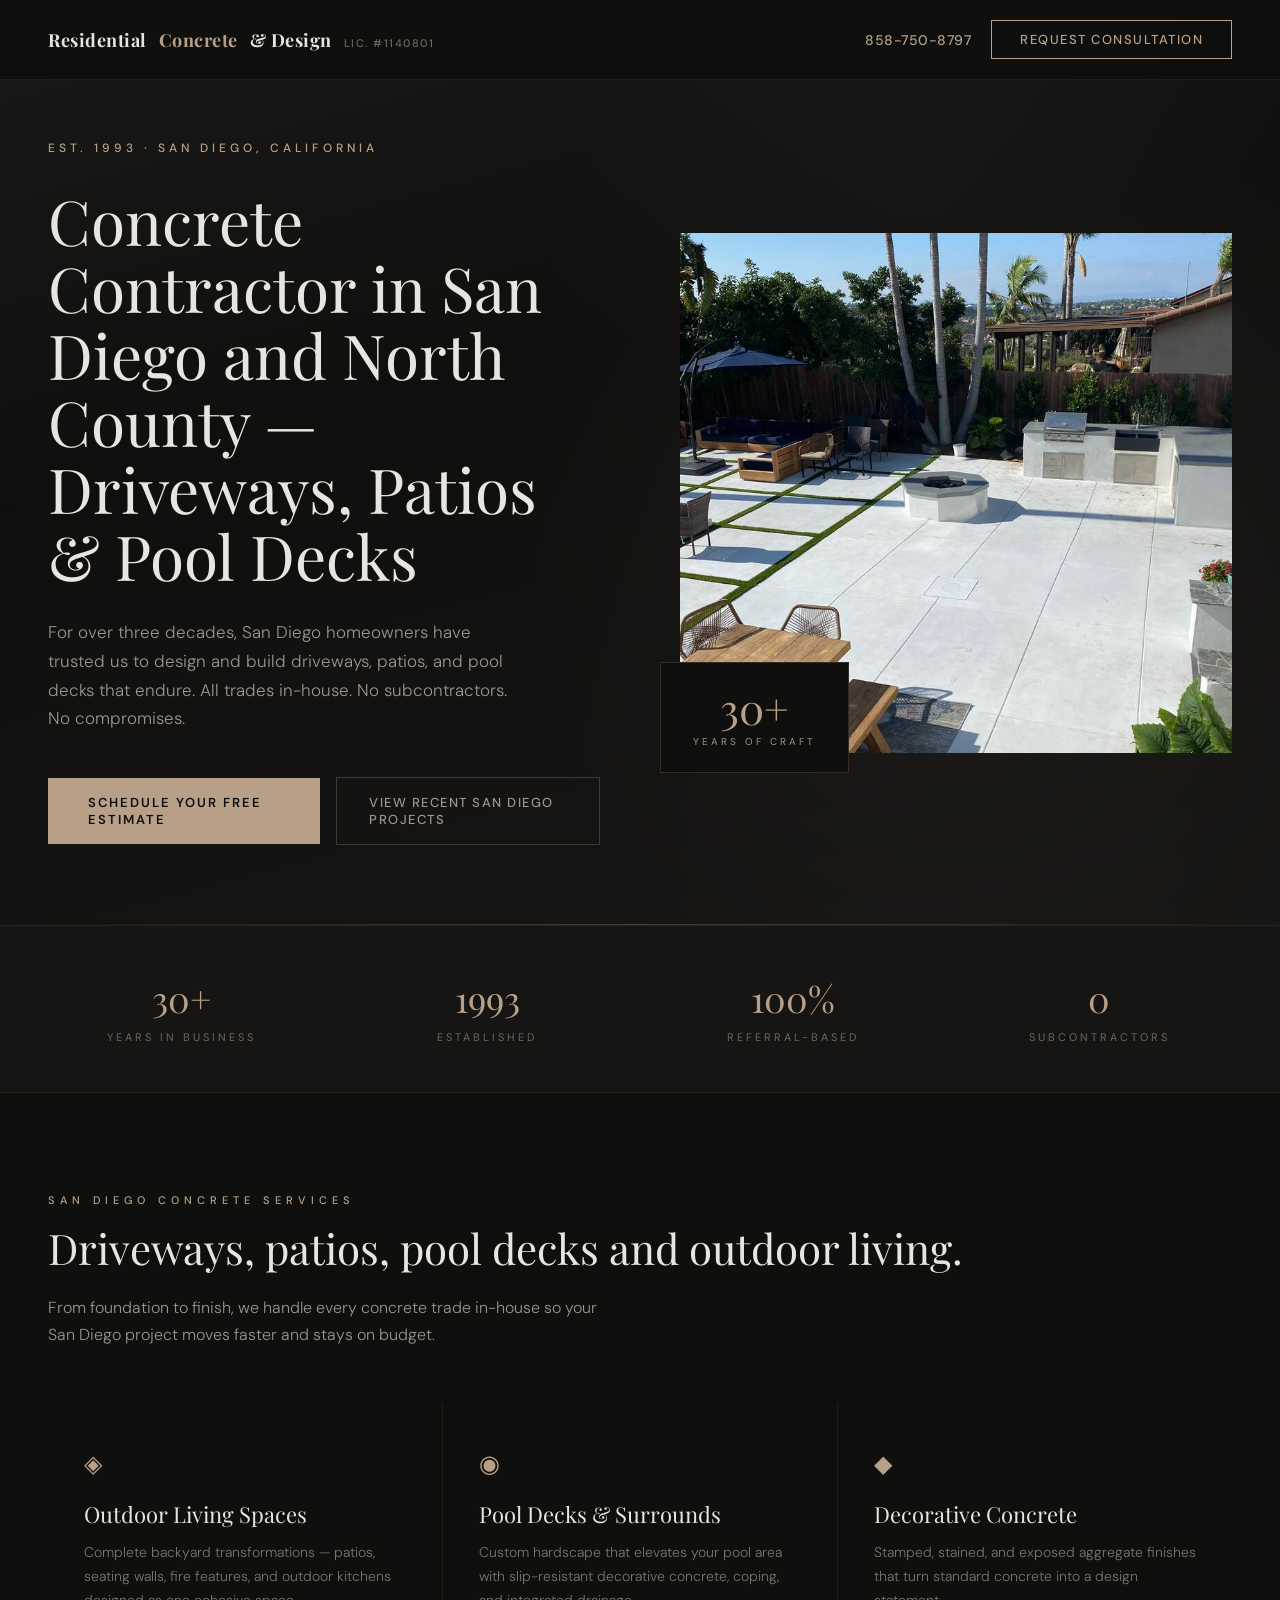
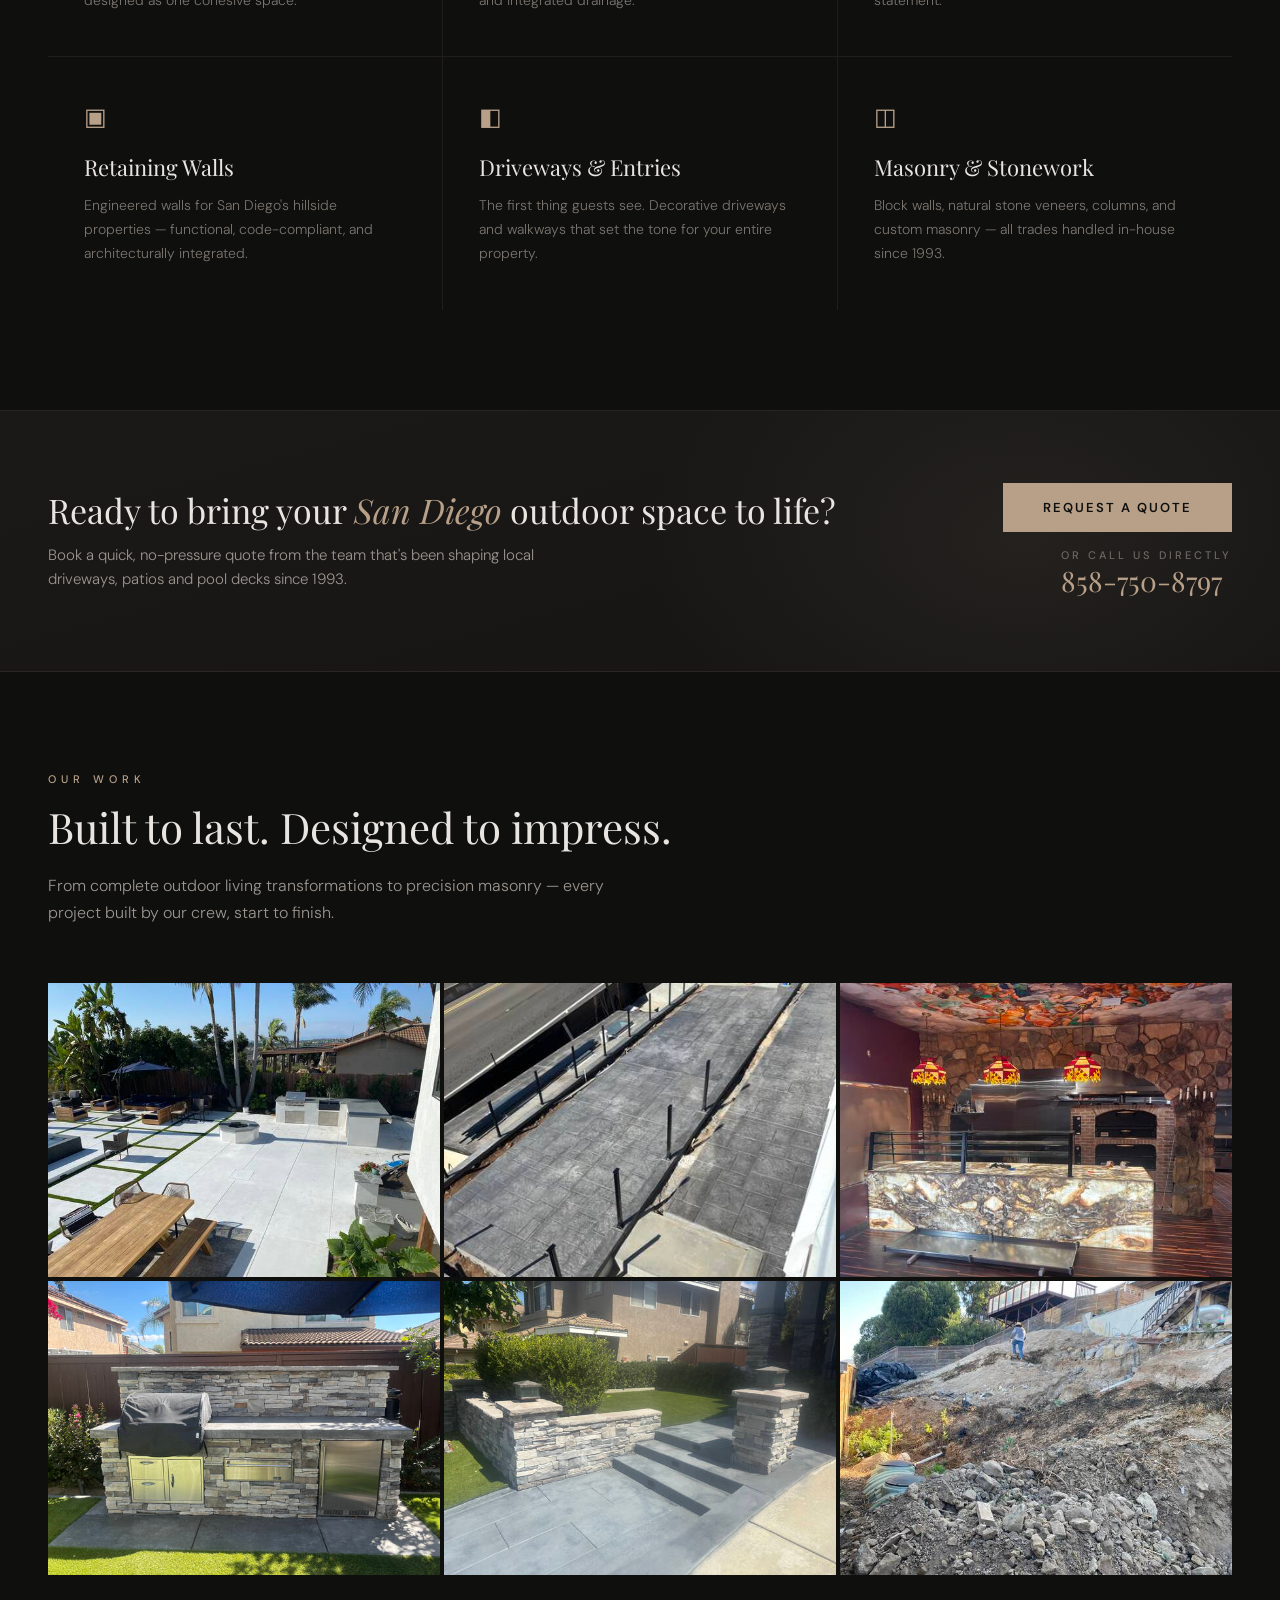
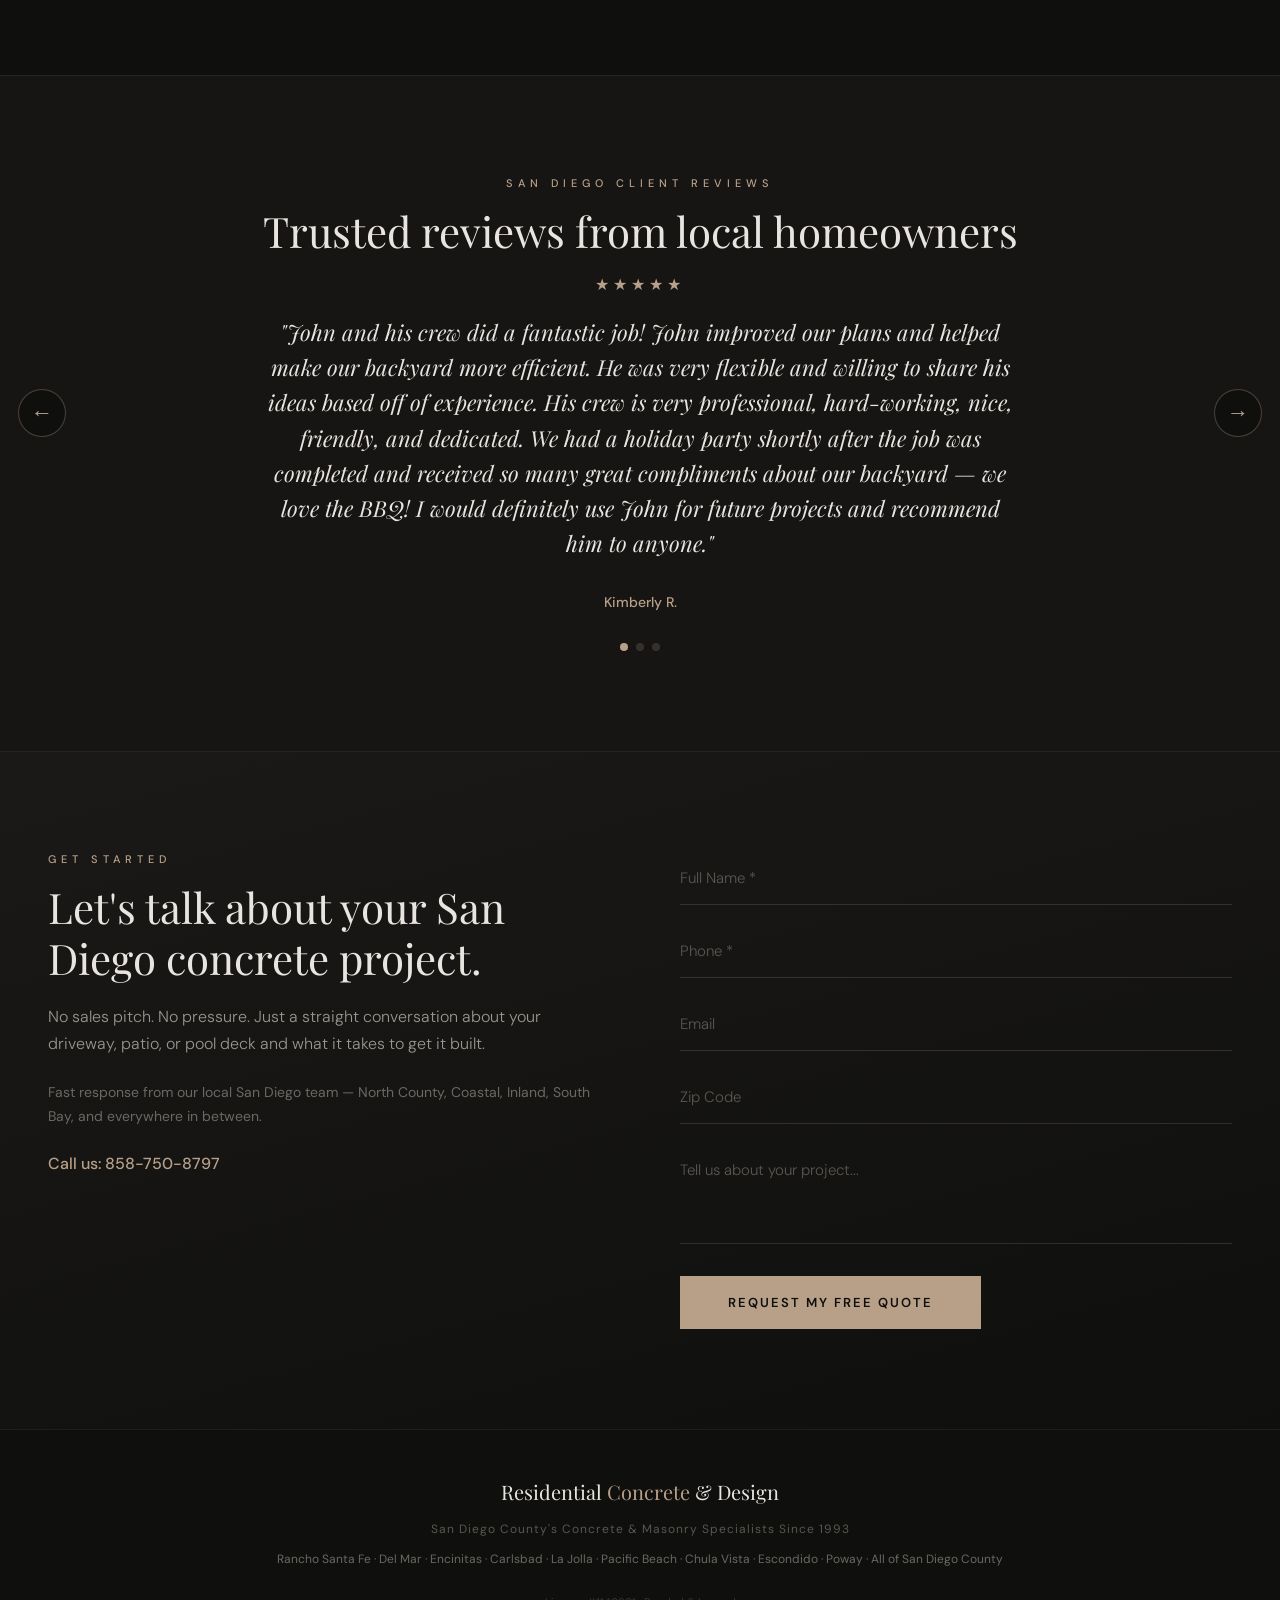
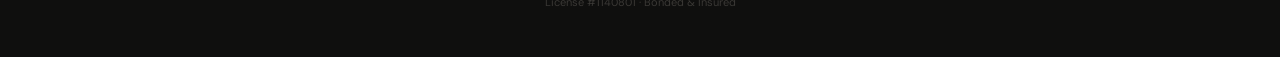
==== index.html @ 242320ba "Initial commit - RCD website" ====
<!DOCTYPE html>
<html lang="en">
<head>
  <meta charset="UTF-8">
  <meta name="viewport" content="width=device-width, initial-scale=1.0">
  <title>Concrete Contractor San Diego | Driveways & Patios</title>
  <meta name="description" content="San Diego concrete contractor for driveways, patios, and pool decks. Get a durable outdoor upgrade with expert design and installation.">
  <meta name="robots" content="index, follow">
  <link rel="canonical" href="https://residentialconcreteanddesign.com/">
  <meta property="og:title" content="Concrete Contractor San Diego | Driveways & Patios">
  <meta property="og:description" content="San Diego concrete contractor for driveways, patios, and pool decks. Get a durable outdoor upgrade with expert design and installation.">
  <meta property="og:type" content="website">
  <meta property="og:url" content="https://residentialconcreteanddesign.com/">
  <meta property="og:image" content="https://residentialconcreteanddesign.com/images/hero.jpg">
  <link rel="preconnect" href="https://fonts.googleapis.com">
  <link rel="preconnect" href="https://fonts.gstatic.com" crossorigin>
  <link href="https://fonts.googleapis.com/css2?family=DM+Sans:ital,wght@0,300;0,400;0,500;0,700&family=Playfair+Display:ital,wght@0,400;0,700;1,400&display=swap" rel="stylesheet">
  <style>
    *, *::before, *::after { margin: 0; padding: 0; box-sizing: border-box; }
    ::selection { background: #B8A088; color: #0F0F0E; }
    html { scroll-behavior: smooth; }
    body { font-family: 'DM Sans', sans-serif; background: #0F0F0E; color: #E8E4DF; min-height: 100vh; overflow-x: hidden; }
    .nav { position: fixed; top: 0; left: 0; right: 0; z-index: 100; padding: 20px 48px; display: flex; justify-content: space-between; align-items: center; background: rgba(15,15,14,0.85); backdrop-filter: blur(20px); border-bottom: 1px solid rgba(184,160,136,0.1); }
    .nav-logo { font-family: 'Playfair Display', serif; font-size: 18px; font-weight: 700; letter-spacing: 0.5px; color: #E8E4DF; display: flex; align-items: baseline; gap: 12px; }
    .nav-logo span { color: #B8A088; }
    .nav-logo .nav-license { font-family: 'DM Sans', sans-serif; font-size: 11px; font-weight: 500; letter-spacing: 1.5px; text-transform: uppercase; color: #6B6862; }
    @media (max-width: 600px) { .nav-logo .nav-license { display: none; } }
    .nav-right { display: flex; align-items: center; gap: 20px; }
    .nav-phone { display: inline-block; color: #B8A088; font-size: 14px; font-weight: 500; text-decoration: none; letter-spacing: 0.5px; transition: color 0.3s ease; }
    .nav-phone:hover { color: #C8B098; }
    .nav-cta { padding: 10px 28px; background: transparent; border: 1px solid #B8A088; color: #B8A088; font-family: 'DM Sans', sans-serif; font-size: 13px; font-weight: 500; letter-spacing: 1.5px; text-transform: uppercase; cursor: pointer; transition: all 0.3s ease; text-decoration: none; }
    .nav-cta:hover { background: #B8A088; color: #0F0F0E; }
    .hero-section { position: relative; min-height: 100vh; display: flex; align-items: center; background: linear-gradient(165deg, #1A1918 0%, #0F0F0E 40%, #181614 100%); overflow: hidden; }
    .hero-section::before { content: ''; position: absolute; top: -20%; right: -10%; width: 70%; height: 140%; background: radial-gradient(ellipse at center, rgba(184,160,136,0.06) 0%, transparent 70%); pointer-events: none; }
    .hero-section::after { content: ''; position: absolute; bottom: 0; left: 0; right: 0; height: 1px; background: linear-gradient(90deg, transparent, rgba(184,160,136,0.3), transparent); }
    .hero-content { padding: 140px 48px 80px; max-width: 1400px; margin: 0 auto; width: 100%; display: grid; grid-template-columns: 1fr 1fr; gap: 80px; align-items: center; }
    .hero-established { font-size: 12px; letter-spacing: 4px; text-transform: uppercase; color: #B8A088; margin-bottom: 32px; font-weight: 500; }
    .hero-title { font-family: 'Playfair Display', serif; font-size: 62px; line-height: 1.08; font-weight: 400; color: #E8E4DF; margin-bottom: 28px; }
    .hero-title em { font-style: italic; color: #B8A088; }
    .hero-desc { font-size: 17px; line-height: 1.7; color: #9A958E; max-width: 480px; margin-bottom: 44px; font-weight: 300; }
    .hero-cta-row { display: flex; gap: 16px; align-items: center; }
    .btn-primary { padding: 16px 40px; background: #B8A088; color: #0F0F0E; border: none; font-family: 'DM Sans', sans-serif; font-size: 13px; font-weight: 600; letter-spacing: 2px; text-transform: uppercase; cursor: pointer; transition: all 0.3s ease; text-decoration: none; display: inline-block; }
    .btn-primary:hover { background: #C8B098; transform: translateY(-1px); }
    .btn-secondary { padding: 16px 32px; background: transparent; color: #9A958E; border: 1px solid rgba(154,149,142,0.3); font-family: 'DM Sans', sans-serif; font-size: 13px; font-weight: 500; letter-spacing: 1.5px; text-transform: uppercase; cursor: pointer; transition: all 0.3s ease; text-decoration: none; display: inline-block; }
    .btn-secondary:hover { border-color: #B8A088; color: #B8A088; }
    .hero-right { position: relative; height: 520px; }
    .hero-img-main { width: 100%; height: 100%; background: url('images/hero.jpg') center center / cover no-repeat; }
    .hero-badge { position: absolute; bottom: -20px; left: -20px; background: #0F0F0E; border: 1px solid rgba(184,160,136,0.2); padding: 24px 32px; text-align: center; }
    .hero-badge-num { font-family: 'Playfair Display', serif; font-size: 42px; color: #B8A088; line-height: 1; }
    .hero-badge-label { font-size: 10px; letter-spacing: 3px; text-transform: uppercase; color: #9A958E; margin-top: 6px; }
    .stats-bar { background: #161514; border-top: 1px solid rgba(184,160,136,0.1); border-bottom: 1px solid rgba(184,160,136,0.1); padding: 48px; }
    .stats-inner { max-width: 1400px; margin: 0 auto; display: grid; grid-template-columns: repeat(4, 1fr); gap: 40px; text-align: center; }
    .stat-value { font-family: 'Playfair Display', serif; font-size: 36px; color: #B8A088; }
    .stat-label { font-size: 11px; letter-spacing: 3px; text-transform: uppercase; color: #6B6862; margin-top: 8px; }
    .section { padding: 100px 48px; max-width: 1400px; margin: 0 auto; }
    .section-label { font-size: 11px; letter-spacing: 5px; text-transform: uppercase; color: #B8A088; margin-bottom: 16px; font-weight: 500; }
    .section-title { font-family: 'Playfair Display', serif; font-size: 42px; font-weight: 400; margin-bottom: 20px; line-height: 1.2; }
    .section-desc { font-size: 16px; line-height: 1.7; color: #9A958E; max-width: 560px; font-weight: 300; margin-bottom: 56px; }
    .services-grid { display: grid; grid-template-columns: repeat(3, 1fr); gap: 1px; background: rgba(184,160,136,0.1); }
    .service-card { background: #0F0F0E; padding: 44px 36px; transition: all 0.4s ease; }
    .service-card:hover { background: #161514; }
    .service-icon { font-size: 24px; color: #B8A088; margin-bottom: 20px; display: block; }
    .service-title { font-family: 'Playfair Display', serif; font-size: 22px; margin-bottom: 12px; font-weight: 400; }
    .service-desc { font-size: 14px; line-height: 1.7; color: #7A756E; font-weight: 300; }
    .portfolio-grid { display: grid; grid-template-columns: repeat(3, 1fr); gap: 4px; }
    .portfolio-item { aspect-ratio: 4/3; position: relative; overflow: hidden; cursor: pointer; }
    .portfolio-item-bg { width: 100%; height: 100%; transition: transform 0.6s ease; background-size: cover; background-position: center; }
    .portfolio-item:hover .portfolio-item-bg { transform: scale(1.05); }
    .portfolio-item-label { position: absolute; bottom: 0; left: 0; right: 0; padding: 16px 20px; background: linear-gradient(transparent, rgba(15,15,14,0.9)); font-size: 12px; letter-spacing: 2px; text-transform: uppercase; color: #B8A088; opacity: 0; transition: opacity 0.3s ease; }
    .portfolio-item:hover .portfolio-item-label { opacity: 1; }
    .cta-band { background: linear-gradient(165deg, #1A1918 0%, #161514 100%); border-top: 1px solid rgba(184,160,136,0.1); border-bottom: 1px solid rgba(184,160,136,0.1); position: relative; overflow: hidden; }
    .cta-band::before { content: ''; position: absolute; top: -50%; right: -10%; width: 60%; height: 200%; background: radial-gradient(ellipse at center, rgba(184,160,136,0.08) 0%, transparent 70%); pointer-events: none; }
    .cta-inner { max-width: 1400px; margin: 0 auto; padding: 72px 48px; display: grid; grid-template-columns: 1.2fr auto; gap: 48px; align-items: center; position: relative; }
    .cta-headline { font-family: 'Playfair Display', serif; font-size: 34px; font-weight: 400; line-height: 1.2; color: #E8E4DF; margin-bottom: 12px; }
    .cta-headline em { font-style: italic; color: #B8A088; }
    .cta-sub { font-size: 15px; color: #9A958E; font-weight: 300; line-height: 1.6; max-width: 520px; }
    .cta-actions { display: flex; flex-direction: column; gap: 16px; align-items: flex-end; }
    .cta-phone { display: inline-flex; align-items: center; gap: 10px; font-family: 'Playfair Display', serif; font-size: 28px; color: #B8A088; text-decoration: none; transition: color 0.3s ease; }
    .cta-phone:hover { color: #C8B098; }
    .cta-phone-label { font-family: 'DM Sans', sans-serif; font-size: 11px; letter-spacing: 3px; text-transform: uppercase; color: #6B6862; font-weight: 500; }
    .cta-quote-btn { padding: 16px 40px; background: #B8A088; color: #0F0F0E; border: none; font-family: 'DM Sans', sans-serif; font-size: 13px; font-weight: 600; letter-spacing: 2px; text-transform: uppercase; cursor: pointer; transition: all 0.3s ease; text-decoration: none; display: inline-block; }
    .cta-quote-btn:hover { background: #C8B098; transform: translateY(-1px); }
    @media (max-width: 900px) {
      .cta-inner { grid-template-columns: 1fr; padding: 56px 24px; gap: 32px; text-align: center; }
      .cta-headline { font-size: 26px; }
      .cta-actions { align-items: stretch; }
      .cta-phone { justify-content: center; font-size: 24px; }
    }
    .testimonial-section { background: #161514; border-top: 1px solid rgba(184,160,136,0.1); border-bottom: 1px solid rgba(184,160,136,0.1); }
    .testimonial-content { text-align: center; max-width: 760px; margin: 0 auto; }
    .testimonial-stars { color: #B8A088; letter-spacing: 4px; font-size: 16px; margin-bottom: 20px; }
    .testimonial-quote { font-family: 'Playfair Display', serif; font-size: 22px; font-style: italic; line-height: 1.6; color: #E8E4DF; margin-bottom: 32px; font-weight: 400; min-height: 200px; }
    .testimonial-name { font-size: 14px; color: #B8A088; font-weight: 500; }
    .testimonial-location { font-size: 12px; color: #6B6862; margin-top: 4px; letter-spacing: 1px; }
    .testimonial-dots { display: flex; gap: 8px; justify-content: center; margin-top: 32px; }
    .testimonial-dot { width: 8px; height: 8px; border-radius: 50%; background: rgba(184,160,136,0.2); cursor: pointer; transition: background 0.3s ease; border: none; }
    .testimonial-dot.active { background: #B8A088; }
    .testimonial-section { position: relative; }
    .testimonial-arrow { position: absolute; top: 50%; transform: translateY(-50%); width: 48px; height: 48px; border: 1px solid rgba(184,160,136,0.35); background: rgba(15,15,14,0.85); color: #B8A088; font-size: 22px; line-height: 1; display: flex; align-items: center; justify-content: center; border-radius: 50%; cursor: pointer; transition: background 0.2s ease, color 0.2s ease, transform 0.2s ease; z-index: 2; }
    .testimonial-arrow:hover { background: rgba(184,160,136,0.15); color: #E8E4DF; transform: translateY(-50%) scale(1.05); }
    .testimonial-arrow-prev { left: 18px; }
    .testimonial-arrow-next { right: 18px; }
    .form-section { background: linear-gradient(165deg, #1A1918, #0F0F0E); }
    .form-grid { display: grid; grid-template-columns: 1fr 1fr; gap: 80px; align-items: start; }
    .form-fields { display: flex; flex-direction: column; gap: 20px; }
    .form-input { width: 100%; padding: 16px 0; background: transparent; border: none; border-bottom: 1px solid rgba(184,160,136,0.2); color: #E8E4DF; font-family: 'DM Sans', sans-serif; font-size: 15px; outline: none; transition: border-color 0.3s ease; font-weight: 300; }
    .form-input::placeholder { color: #5A5650; }
    .form-input:focus { border-color: #B8A088; }
    .form-textarea { resize: none; height: 100px; border-bottom: 1px solid rgba(184,160,136,0.2); }
    .form-submit { margin-top: 12px; padding: 18px 48px; background: #B8A088; color: #0F0F0E; border: none; font-family: 'DM Sans', sans-serif; font-size: 13px; font-weight: 600; letter-spacing: 2px; text-transform: uppercase; cursor: pointer; transition: all 0.3s ease; align-self: flex-start; }
    .form-submit:hover { background: #C8B098; }
    .form-success { padding: 32px; border: 1px solid rgba(184,160,136,0.3); text-align: center; display: none; }
    .form-success.show { display: block; }
    .form-success-title { font-family: 'Playfair Display', serif; font-size: 24px; margin-bottom: 8px; }
    .form-success-desc { color: #9A958E; font-size: 14px; }
    .footer { border-top: 1px solid rgba(184,160,136,0.1); padding: 48px; text-align: center; }
    .footer-logo { font-family: 'Playfair Display', serif; font-size: 20px; margin-bottom: 16px; }
    .footer-logo span { color: #B8A088; }
    .footer-text { font-size: 12px; color: #5A5650; letter-spacing: 1px; }
    .footer-areas { font-size: 12px; color: #6B6862; margin-top: 12px; line-height: 1.8; }
    .mobile-call-bar { display: none; position: fixed; bottom: 0; left: 0; right: 0; z-index: 200; background: #B8A088; }
    .mobile-call-bar a { display: flex; align-items: center; justify-content: center; gap: 10px; padding: 18px; color: #0F0F0E; text-decoration: none; font-family: 'DM Sans', sans-serif; font-size: 15px; font-weight: 700; letter-spacing: 2px; text-transform: uppercase; }
    .call-icon { font-size: 20px; animation: ring 2s ease-in-out infinite; }
    @keyframes ring { 0%, 80%, 100% { transform: rotate(0); } 85% { transform: rotate(15deg); } 90% { transform: rotate(-15deg); } 95% { transform: rotate(10deg); } }
    .fade-section { opacity: 0; transform: translateY(40px); transition: opacity 0.8s ease, transform 0.8s ease; }
    .fade-section.visible { opacity: 1; transform: translateY(0); }
    @media (max-width: 900px) {
      .hero-content { grid-template-columns: 1fr; gap: 40px; padding: 120px 24px 60px; }
      .hero-title { font-size: 40px; }
      .hero-right { height: 300px; }
      .stats-inner { grid-template-columns: repeat(2, 1fr); }
      .stats-bar { padding: 32px 24px; }
      .services-grid { grid-template-columns: 1fr; }
      .portfolio-grid { grid-template-columns: repeat(2, 1fr); }
      .form-grid { grid-template-columns: 1fr; gap: 40px; }
      .section { padding: 60px 24px; }
      .nav { padding: 14px 20px; gap: 12px; }
      .nav-logo { font-size: 15px; min-width: 0; flex: 1; line-height: 1.2; }
      .nav-right { gap: 14px; flex-shrink: 0; }
      .nav-phone { font-size: 13px; white-space: nowrap; }
      .hero-cta-row { flex-direction: column; align-items: stretch; text-align: center; }
      .nav-cta { display: none; }
      .nav-phone { display: block; }
      .mobile-call-bar { display: block; }
      .footer { padding-bottom: 80px; }
      .portfolio-item-label { opacity: 1; }
      .testimonial-arrow { width: 56px; height: 56px; font-size: 24px; }
      .testimonial-arrow-prev { left: 10px; }
      .testimonial-arrow-next { right: 10px; }
    }
    @media (max-width: 380px) {
      .nav { padding: 12px 16px; }
      .nav-logo { font-size: 13px; }
      .nav-phone { font-size: 12px; }
    }
  </style>
</head>
<body>
  <nav class="nav">
    <div class="nav-logo">Residential <span>Concrete</span> &amp; Design <span class="nav-license">Lic. #1140801</span></div>
    <div class="nav-right">
      <a href="tel:8587508797" class="nav-phone">858-750-8797</a>
      <a href="#contact" class="nav-cta">Request Consultation</a>
    </div>
  </nav>
  <main>
  <section class="hero-section">
    <div class="hero-content">
      <div>
        <div class="hero-established">Est. 1993 · San Diego, California</div>
        <h1 class="hero-title">Concrete Contractor in San Diego and North County — Driveways, Patios & Pool Decks</h1>
        <p class="hero-desc">For over three decades, San Diego homeowners have trusted us to design and build driveways, patios, and pool decks that endure. All trades in-house. No subcontractors. No compromises.</p>
        <div class="hero-cta-row">
          <a href="#contact" class="btn-primary">Schedule Your Free Estimate</a>
          <a href="#portfolio" class="btn-secondary">View Recent San Diego Projects</a>
        </div>
      </div>
      <div class="hero-right">
        <div class="hero-img-main"></div>
        <div class="hero-badge">
          <div class="hero-badge-num">30+</div>
          <div class="hero-badge-label">Years of Craft</div>
        </div>
      </div>
    </div>
  </section>
  <div class="stats-bar">
    <div class="stats-inner">
      <div><div class="stat-value">30+</div><div class="stat-label">Years in Business</div></div>
      <div><div class="stat-value">1993</div><div class="stat-label">Established</div></div>
      <div><div class="stat-value">100%</div><div class="stat-label">Referral-Based</div></div>
      <div><div class="stat-value">0</div><div class="stat-label">Subcontractors</div></div>
    </div>
  </div>
  <section class="section fade-section" id="services">
    <div class="section-label">San Diego Concrete Services</div>
    <h2 class="section-title">Driveways, patios, pool decks and outdoor living.</h2>
    <p class="section-desc">From foundation to finish, we handle every concrete trade in-house so your San Diego project moves faster and stays on budget.</p>
    <div class="services-grid">
      <div class="service-card"><span class="service-icon">◈</span><h3 class="service-title">Outdoor Living Spaces</h3><p class="service-desc">Complete backyard transformations — patios, seating walls, fire features, and outdoor kitchens designed as one cohesive space.</p></div>
      <div class="service-card"><span class="service-icon">◉</span><h3 class="service-title">Pool Decks &amp; Surrounds</h3><p class="service-desc">Custom hardscape that elevates your pool area with slip-resistant decorative concrete, coping, and integrated drainage.</p></div>
      <div class="service-card"><span class="service-icon">◆</span><h3 class="service-title">Decorative Concrete</h3><p class="service-desc">Stamped, stained, and exposed aggregate finishes that turn standard concrete into a design statement.</p></div>
      <div class="service-card"><span class="service-icon">▣</span><h3 class="service-title">Retaining Walls</h3><p class="service-desc">Engineered walls for San Diego's hillside properties — functional, code-compliant, and architecturally integrated.</p></div>
      <div class="service-card"><span class="service-icon">◧</span><h3 class="service-title">Driveways &amp; Entries</h3><p class="service-desc">The first thing guests see. Decorative driveways and walkways that set the tone for your entire property.</p></div>
      <div class="service-card"><span class="service-icon">◫</span><h3 class="service-title">Masonry &amp; Stonework</h3><p class="service-desc">Block walls, natural stone veneers, columns, and custom masonry — all trades handled in-house since 1993.</p></div>
    </div>
  </section>
  <section class="cta-band fade-section">
    <div class="cta-inner">
      <div>
        <h2 class="cta-headline">Ready to bring your <em>San Diego</em> outdoor space to life?</h2>
        <p class="cta-sub">Book a quick, no-pressure quote from the team that's been shaping local driveways, patios and pool decks since 1993.</p>
      </div>
      <div class="cta-actions">
        <a href="#contact" class="cta-quote-btn">Request a Quote</a>
        <div>
          <div class="cta-phone-label">Or call us directly</div>
          <a href="tel:8587508797" class="cta-phone">858-750-8797</a>
        </div>
      </div>
    </div>
  </section>
  <section class="section fade-section" id="portfolio">
    <div class="section-label">Our Work</div>
    <h2 class="section-title">Built to last. Designed to impress.</h2>
    <p class="section-desc">From complete outdoor living transformations to precision masonry — every project built by our crew, start to finish.</p>
    <div class="portfolio-grid">
      <div class="portfolio-item"><img class="portfolio-item-bg" src="images/p1.jpg" alt="Outdoor living patio and bbq in Carlsbad" style="width:100%;height:100%;object-fit:cover;"><div class="portfolio-item-label">Outdoor Living</div></div>
      <div class="portfolio-item"><img class="portfolio-item-bg" src="images/p2.jpg" alt="Stamped 3 tier concrete patio in San Diego" style="width:100%;height:100%;object-fit:cover;"><div class="portfolio-item-label">Stamped Concrete</div></div>
      <div class="portfolio-item"><img class="portfolio-item-bg" src="images/p3.jpg" alt="Custom interior faux stone wall in San Diego" style="width:100%;height:100%;object-fit:cover;"><div class="portfolio-item-label">Custom Stonework</div></div>
      <div class="portfolio-item"><img class="portfolio-item-bg" src="images/p4.jpg" alt="Outdoor kitchen barbecue in Poway San Diego" style="width:100%;height:100%;object-fit:cover;"><div class="portfolio-item-label">Outdoor Kitchen</div></div>
      <div class="portfolio-item"><img class="portfolio-item-bg" src="images/p5.jpg" alt="Decorative driveway entry in San Diego" style="width:100%;height:100%;object-fit:cover;"><div class="portfolio-item-label">Entry &amp; Columns</div></div>
      <div class="portfolio-item"><img class="portfolio-item-bg" src="images/p6.jpg" alt="Project demo and prep in San Diego North County" style="width:100%;height:100%;object-fit:cover;"><div class="portfolio-item-label">Project Demo</div></div>
    </div>
  </section>
  <section class="testimonial-section">
    <div class="section fade-section">
      <div class="testimonial-content">
        <div class="section-label" style="text-align:center">San Diego Client Reviews</div>
        <h2 class="section-title" style="margin-bottom:18px;">Trusted reviews from local homeowners</h2>
        <div class="testimonial-stars" id="ts">★★★★★</div>
        <div class="testimonial-quote" id="tq"></div>
        <div class="testimonial-name" id="tn"></div>
        <div class="testimonial-location" id="tl"></div>
        <div class="testimonial-dots" id="td"></div>
      </div>
    </div>
    <button class="testimonial-arrow testimonial-arrow-prev" id="testimonial-prev" aria-label="Previous review">←</button>
    <button class="testimonial-arrow testimonial-arrow-next" id="testimonial-next" aria-label="Next review">→</button>
  </section>
  <section class="form-section" id="contact">
    <div class="section fade-section">
      <div class="form-grid">
        <div>
          <div class="section-label">Get Started</div>
          <h2 class="section-title">Let's talk about your San Diego concrete project.</h2>
          <p class="section-desc" style="margin-bottom:24px">No sales pitch. No pressure. Just a straight conversation about your driveway, patio, or pool deck and what it takes to get it built.</p>
          <p style="font-size:14px;color:#6B6862;line-height:1.7">Fast response from our local San Diego team — North County, Coastal, Inland, South Bay, and everywhere in between.</p>
          <p style="margin-top:24px"><a href="tel:8587508797" style="color:#B8A088;text-decoration:none;font-size:16px;font-weight:500">Call us: 858-750-8797</a></p>
        </div>
        <div>
          <form class="form-fields" id="cf" name="contact" method="POST" data-netlify="true">
            <input type="hidden" name="form-name" value="contact">
            <input class="form-input" type="text" name="name" placeholder="Full Name *" required>
            <input class="form-input" type="tel" name="phone" placeholder="Phone *" required>
            <input class="form-input" type="email" name="email" placeholder="Email">
            <input class="form-input" type="text" name="zip" placeholder="Zip Code">
            <textarea class="form-input form-textarea" name="project" placeholder="Tell us about your project..."></textarea>
            <button type="submit" class="form-submit">Request My Free Quote</button>
          </form>
          <div class="form-success" id="fs">
            <div class="form-success-title">We'll be in touch.</div>
            <div class="form-success-desc">Expect a call within 24 hours to discuss your project.</div>
          </div>
        </div>
      </div>
    </div>
  </section>
  </main>
  <footer class="footer">
    <div class="footer-logo">Residential <span>Concrete</span> &amp; Design</div>
    <div class="footer-text">San Diego County's Concrete &amp; Masonry Specialists Since 1993</div>
    <div class="footer-areas">Rancho Santa Fe · Del Mar · Encinitas · Carlsbad · La Jolla · Pacific Beach · Chula Vista · Escondido · Poway · All of San Diego County</div>
    <div style="font-size:11px;color:#3A3835;margin-top:24px">License #1140801 · Bonded &amp; Insured</div>
  </footer>
  <div class="mobile-call-bar"><a href="tel:8587508797"><span class="call-icon">📞</span> Call Now — 858-750-8797</a></div>
  <script>
    var t=[{t:"John and his crew did a fantastic job! John improved our plans and helped make our backyard more efficient. He was very flexible and willing to share his ideas based off of experience. His crew is very professional, hard-working, nice, friendly, and dedicated. We had a holiday party shortly after the job was completed and received so many great compliments about our backyard — we love the BBQ! I would definitely use John for future projects and recommend him to anyone.",n:"Kimberly R.",l:""},{t:"Overall the job went smoothly and John and his crew are very easy to work with. John supervises all the work and handles all the communication with the homeowners himself. He is a friendly guy and knows a lot about concrete. We would definitely hire him again.",n:"Valerie J.",l:""},{t:"John from Residential Concrete did a great job on our home in Encinitas. John was consultative from the very beginning with a number of great suggestions that improved our overall design. He was very flexible in providing options for finish and design elements, and his team adapted very quickly to changes during the process. As with any project there can be a few surprises — John was fair with pricing and we survived the process without seeing a major increase in the initial estimate. Great crew!",n:"Travis Fabian",l:"Encinitas"}],c=0;
    function s(i){c=i;document.getElementById('tq').textContent='"'+t[i].t+'"';document.getElementById('tn').textContent=t[i].n;document.getElementById('tl').textContent=t[i].l;document.querySelectorAll('.testimonial-dot').forEach(function(d,j){d.className='testimonial-dot'+(j===i?' active':'')});}
    t.forEach(function(_,i){var d=document.createElement('button');d.className='testimonial-dot'+(i===0?' active':'');d.onclick=function(){s(i)};document.getElementById('td').appendChild(d)});s(0);setInterval(function(){s((c+1)%t.length)},5000);
    document.getElementById('testimonial-prev').addEventListener('click', function(){s((c-1+t.length)%t.length)});
    document.getElementById('testimonial-next').addEventListener('click', function(){s((c+1)%t.length)});
    document.querySelectorAll('.fade-section').forEach(function(el){new IntersectionObserver(function(e){e.forEach(function(x){if(x.isIntersecting)x.target.classList.add('visible')})},{threshold:0.15}).observe(el)});
    document.getElementById('cf').addEventListener('submit',function(e){e.preventDefault();var f=e.target;var d=new FormData(f);fetch('https://formspree.io/f/YOUR_FORM_ID',{method:'POST',headers:{'Accept':'application/json'},body:d}).then(function(r){if(r.ok){f.style.display='none';document.getElementById('fs').classList.add('show')}else{alert('Something went wrong. Please call us at 858-750-8797.')}}).catch(function(){alert('Something went wrong. Please call us at 858-750-8797.')})});
  </script>
</body>
</html>
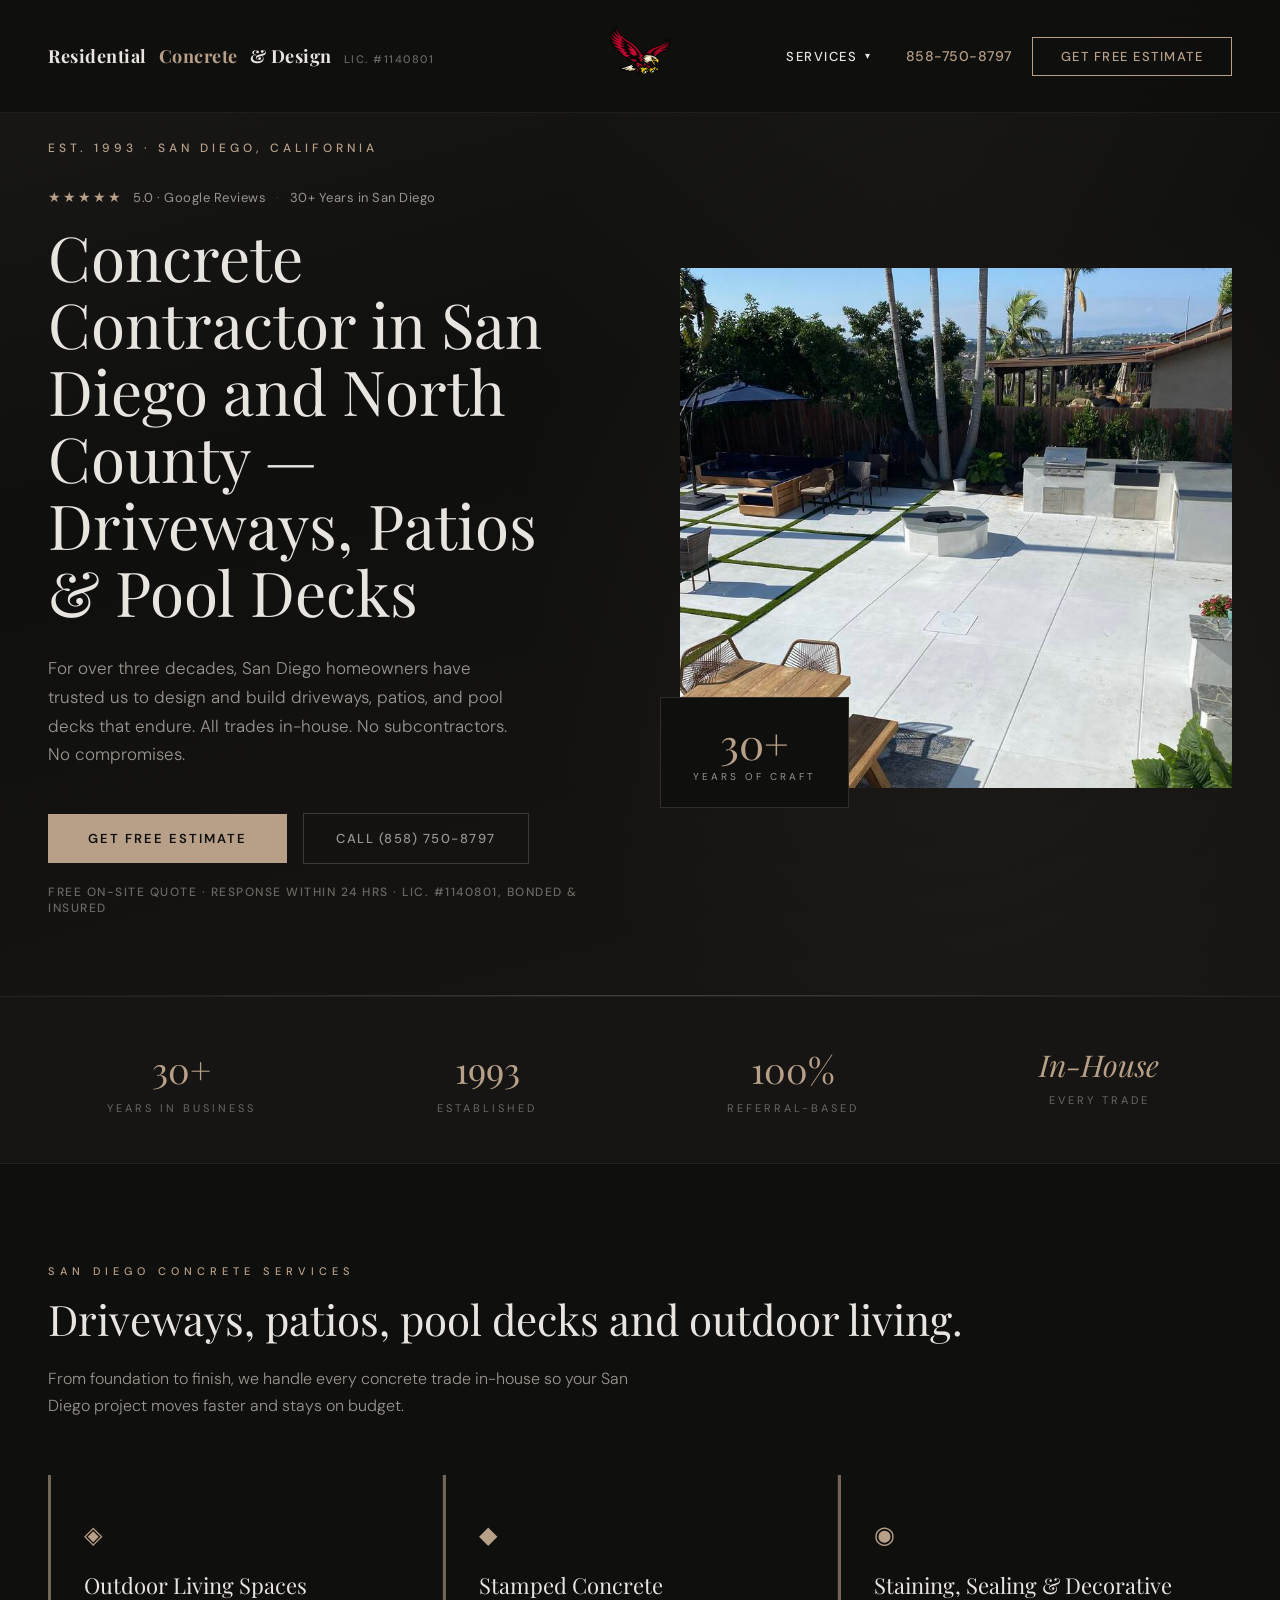
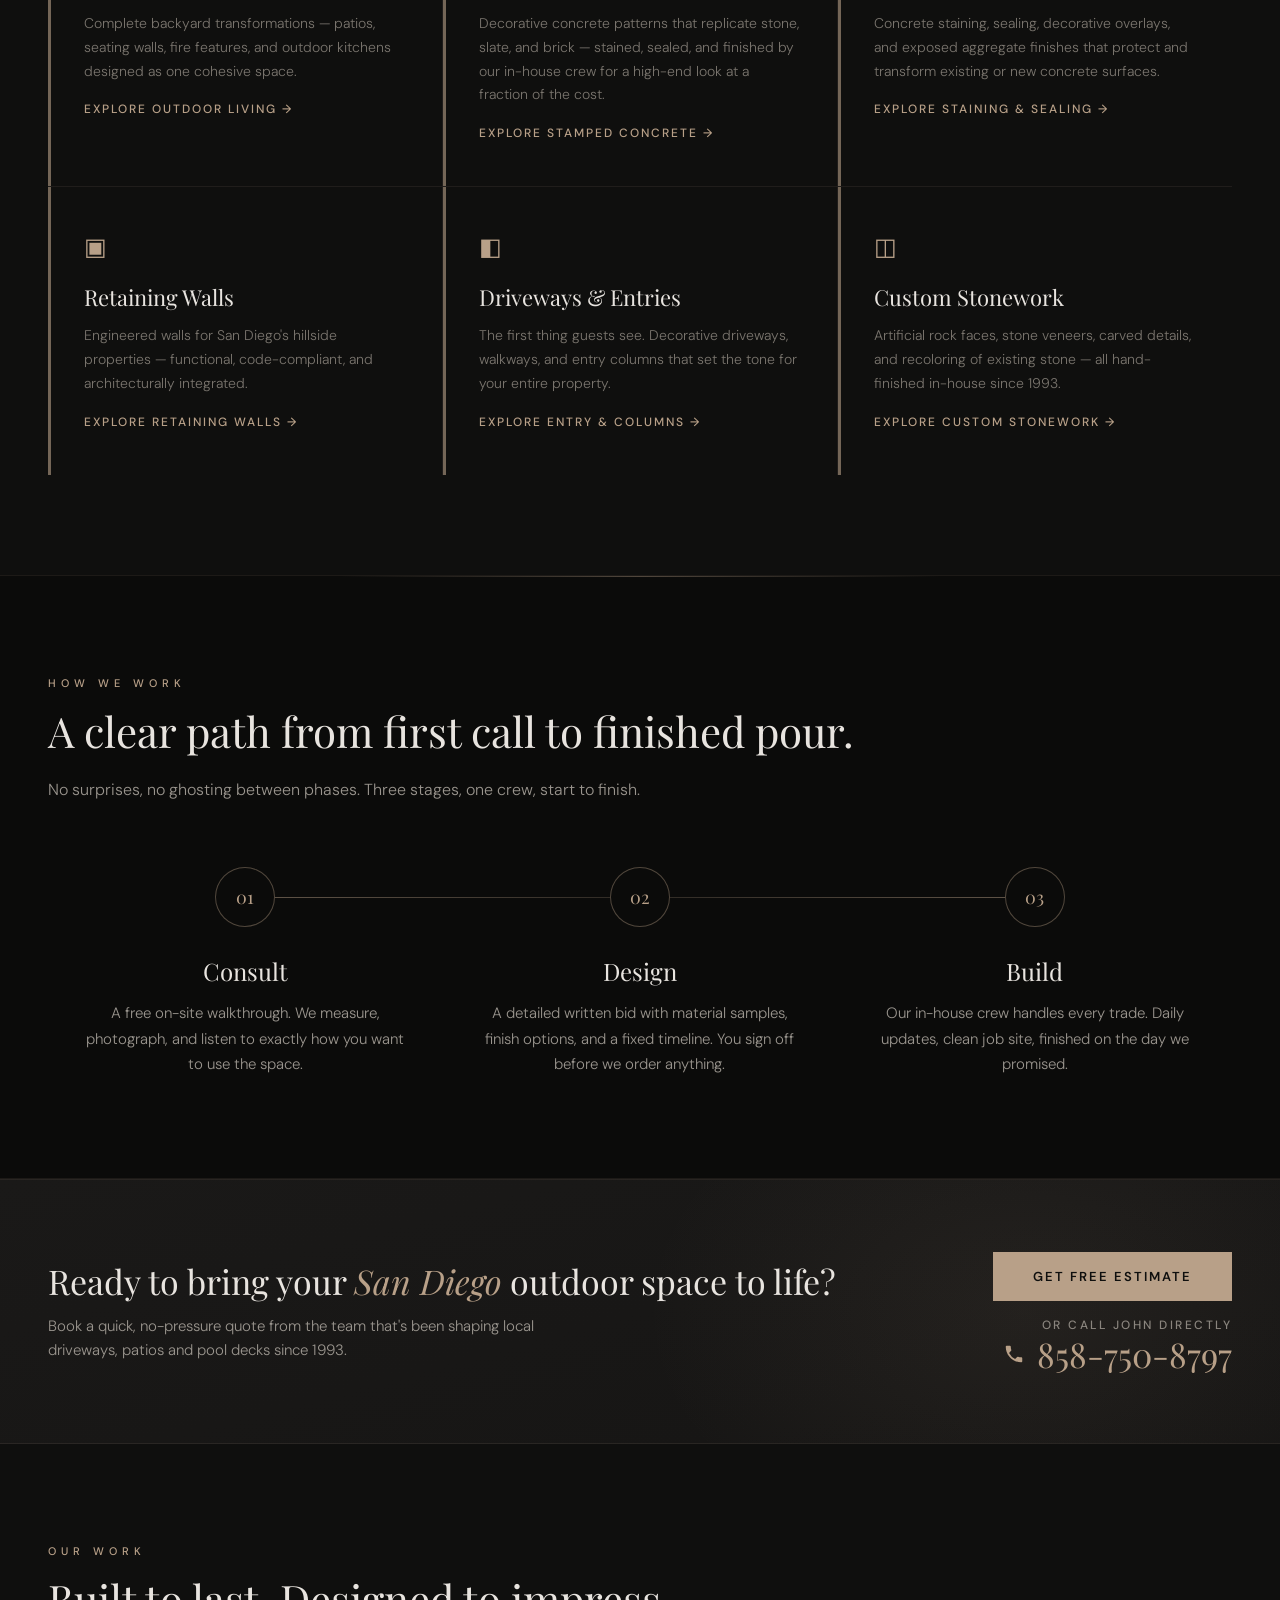
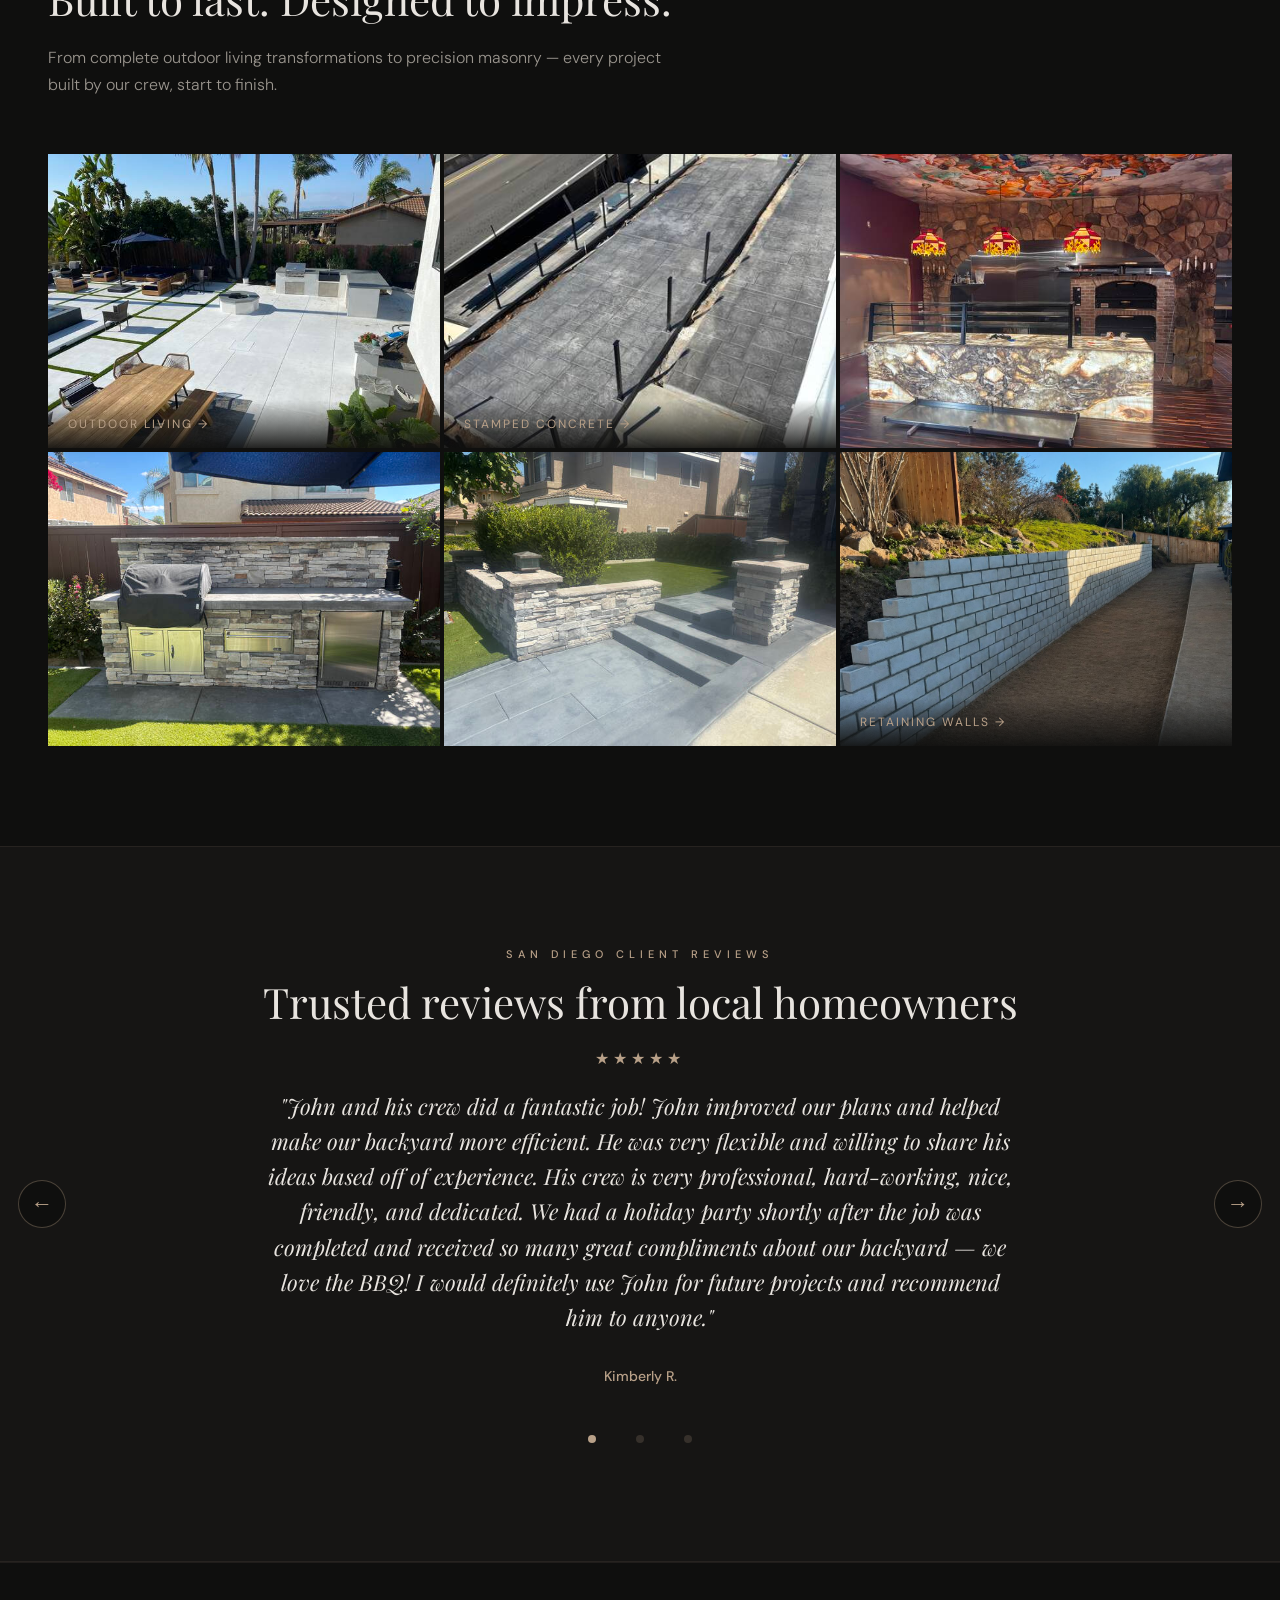
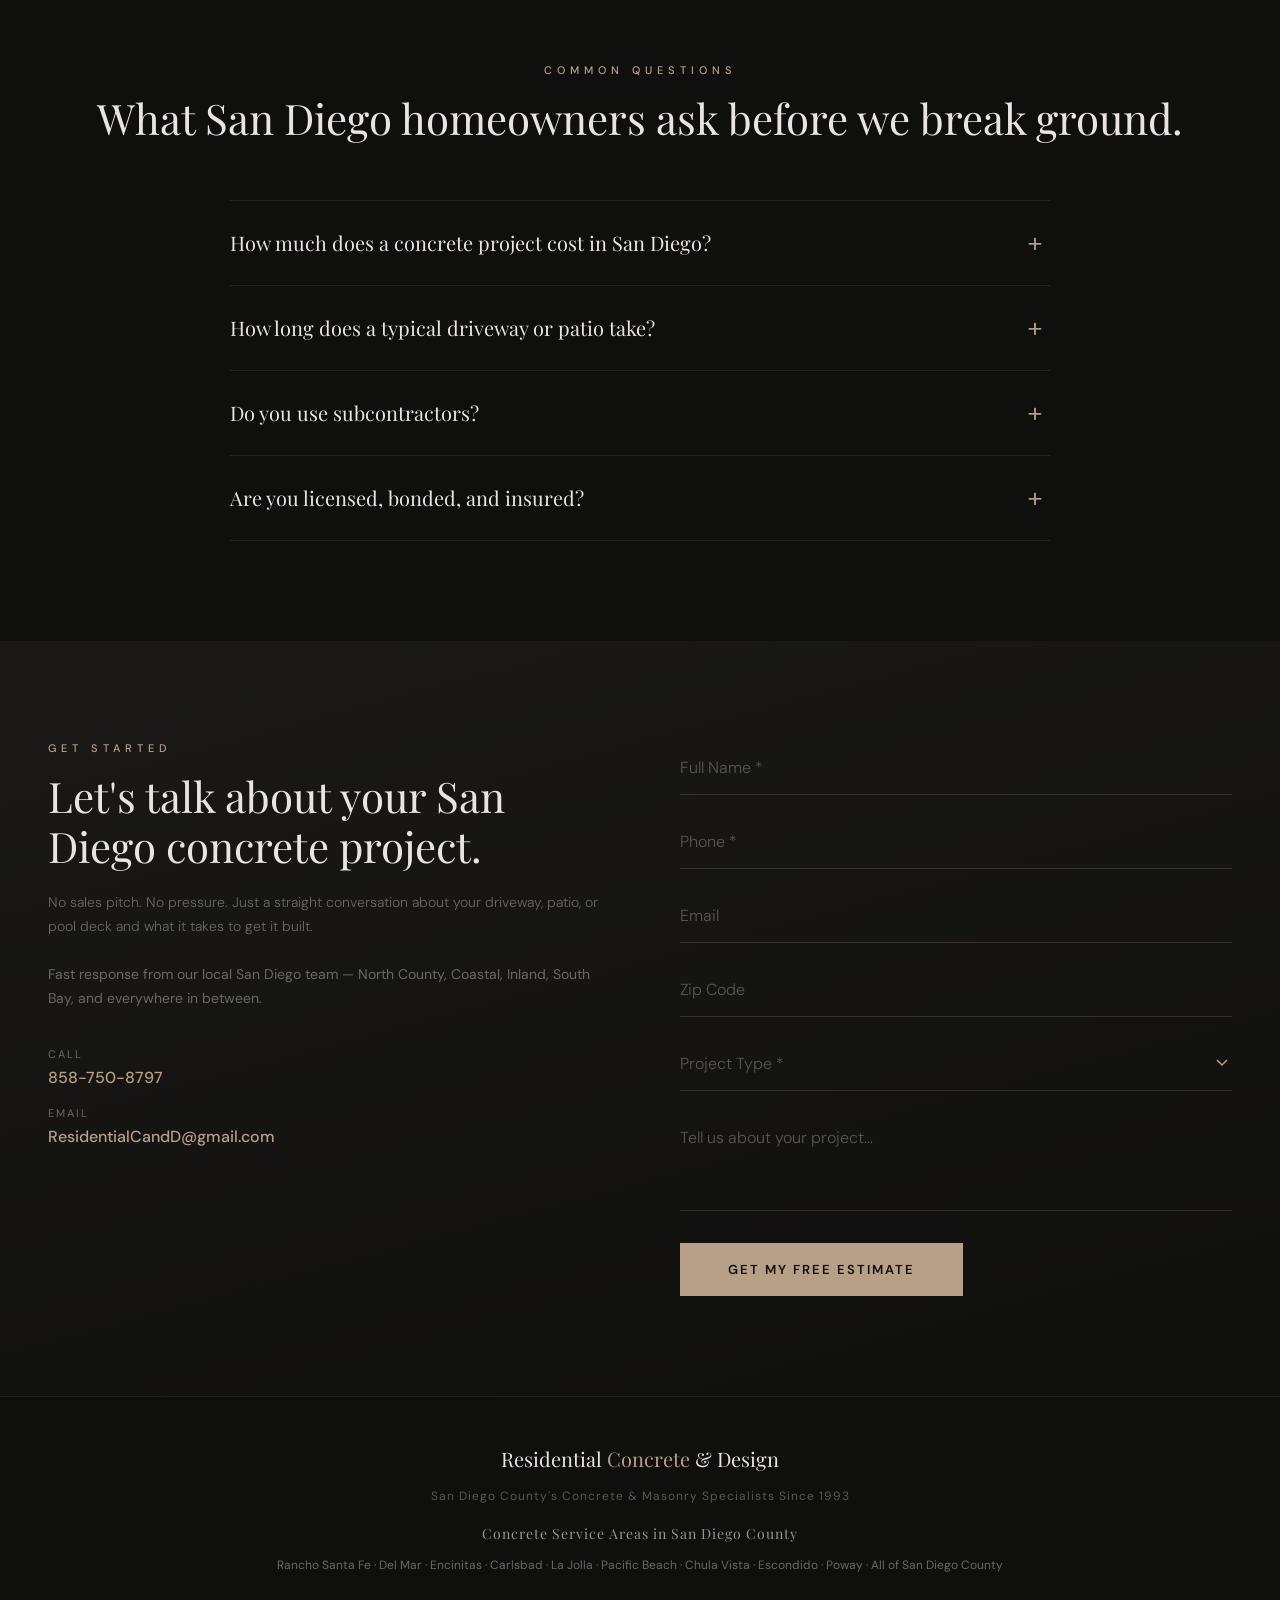
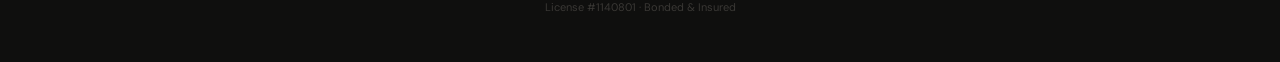
==== commit 3280f3fc: "Pre-launch fixes and conversion polish; switch hosting to GitHub Pages. Fixes a form-submit SyntaxEr" ====
--- a/index.html
+++ b/index.html
@@ -2,165 +2,125 @@
 <html lang="en">
 <head>
   <meta charset="UTF-8">
-  <meta name="viewport" content="width=device-width, initial-scale=1.0">
-  <title>Concrete Contractor San Diego | Driveways & Patios</title>
+  <meta name="viewport" content="width=device-width, initial-scale=1.0, viewport-fit=cover">
+  <title>Concrete Contractor San Diego | Driveways, Patios & Pool Decks | Residential Concrete & Design</title>
   <meta name="description" content="San Diego concrete contractor for driveways, patios, and pool decks. Get a durable outdoor upgrade with expert design and installation.">
   <meta name="robots" content="index, follow">
   <link rel="canonical" href="https://residentialconcreteanddesign.com/">
-  <meta property="og:title" content="Concrete Contractor San Diego | Driveways & Patios">
+  <meta property="og:title" content="Concrete Contractor San Diego | Driveways, Patios & Pool Decks | Residential Concrete & Design">
   <meta property="og:description" content="San Diego concrete contractor for driveways, patios, and pool decks. Get a durable outdoor upgrade with expert design and installation.">
   <meta property="og:type" content="website">
   <meta property="og:url" content="https://residentialconcreteanddesign.com/">
   <meta property="og:image" content="https://residentialconcreteanddesign.com/images/hero.jpg">
+  <meta property="og:image:alt" content="Custom stamped concrete patio with outdoor kitchen in San Diego">
+  <meta name="twitter:card" content="summary_large_image">
+  <meta name="twitter:title" content="Concrete Contractor San Diego | Driveways, Patios & Pool Decks | Residential Concrete & Design">
+  <meta name="twitter:description" content="San Diego concrete contractor since 1993 — driveways, patios, pool decks. Lic. #1140801.">
+  <meta name="twitter:image" content="https://residentialconcreteanddesign.com/images/hero.jpg">
+  <meta name="theme-color" content="#0F0F0E">
+  <link rel="icon" type="image/svg+xml" href="data:image/svg+xml,<svg xmlns='http://www.w3.org/2000/svg' viewBox='0 0 32 32'><rect width='32' height='32' fill='%230F0F0E'/><text x='16' y='22' text-anchor='middle' font-family='Georgia' font-size='20' fill='%23B8A088'>R</text></svg>">
+  <link rel="preload" as="image" href="images/hero.jpg" fetchpriority="high">
   <link rel="preconnect" href="https://fonts.googleapis.com">
   <link rel="preconnect" href="https://fonts.gstatic.com" crossorigin>
   <link href="https://fonts.googleapis.com/css2?family=DM+Sans:ital,wght@0,300;0,400;0,500;0,700&family=Playfair+Display:ital,wght@0,400;0,700;1,400&display=swap" rel="stylesheet">
+  <link rel="stylesheet" href="styles.css?v=3">
+  <script type="application/ld+json">
+  {"@context":"https://schema.org","@type":"GeneralContractor","name":"Residential Concrete & Design","image":"https://residentialconcreteanddesign.com/images/hero.jpg","url":"https://residentialconcreteanddesign.com/","telephone":"+1-858-750-8797","email":"ResidentialCandD@gmail.com","priceRange":"$$","address":{"@type":"PostalAddress","addressLocality":"San Diego","addressRegion":"CA","addressCountry":"US"},"areaServed":["San Diego","Rancho Santa Fe","Del Mar","Encinitas","Carlsbad","La Jolla","Pacific Beach","Poway","Chula Vista","Escondido"],"foundingDate":"1993","identifier":{"@type":"PropertyValue","name":"License","value":"1140801"},"sameAs":[],"openingHoursSpecification":[{"@type":"OpeningHoursSpecification","dayOfWeek":["Monday","Tuesday","Wednesday","Thursday","Friday","Saturday","Sunday"],"opens":"07:00","closes":"19:00"}]}
+  </script>
+  <!-- TODO: Update "reviewCount" below to your actual Google Business Profile review count. Currently set to 3 to match the 3 reviews embedded below. Mismatch with real GBP count can hurt rich snippet display. -->
+  <script type="application/ld+json">
+  {"@context":"https://schema.org","@type":"GeneralContractor","name":"Residential Concrete & Design","aggregateRating":{"@type":"AggregateRating","ratingValue":"5","reviewCount":"3"},"review":[{"@type":"Review","author":{"@type":"Person","name":"Kimberly R."},"reviewRating":{"@type":"Rating","ratingValue":"5"},"reviewBody":"John and his crew did a fantastic job. Very professional and we love the BBQ."},{"@type":"Review","author":{"@type":"Person","name":"Valerie J."},"reviewRating":{"@type":"Rating","ratingValue":"5"},"reviewBody":"The job went smoothly. John supervises all the work and handles communication himself."},{"@type":"Review","author":{"@type":"Person","name":"Travis F."},"reviewRating":{"@type":"Rating","ratingValue":"5"},"reviewBody":"Great consultative process and a fair, flexible team — survived the build without budget surprises."}]}
+  </script>
+  <script type="application/ld+json">
+  {"@context":"https://schema.org","@type":"FAQPage","mainEntity":[{"@type":"Question","name":"How much does a concrete project cost in San Diego?","acceptedAnswer":{"@type":"Answer","text":"Pricing depends on square footage, finish, site access, and prep work required. Standard concrete starts lower; stamped, stained, and decorative finishes scale up from there. We provide a free written estimate with line-item pricing."}},{"@type":"Question","name":"How long does a typical driveway or patio take?","acceptedAnswer":{"@type":"Answer","text":"Most residential driveways and patios are completed in one to three weeks once we are on site. We give you a fixed start and finish date in your bid before work begins."}},{"@type":"Question","name":"Do you use subcontractors?","acceptedAnswer":{"@type":"Answer","text":"No. Every trade is handled by our own in-house crew. That is how we keep quality consistent, and it is why our work is 100% referral-based."}},{"@type":"Question","name":"Are you licensed, bonded, and insured?","acceptedAnswer":{"@type":"Answer","text":"Yes. California Contractor's License #1140801, fully bonded and insured."}}]}
+  </script>
   <style>
-    *, *::before, *::after { margin: 0; padding: 0; box-sizing: border-box; }
-    ::selection { background: #B8A088; color: #0F0F0E; }
-    html { scroll-behavior: smooth; }
-    body { font-family: 'DM Sans', sans-serif; background: #0F0F0E; color: #E8E4DF; min-height: 100vh; overflow-x: hidden; }
-    .nav { position: fixed; top: 0; left: 0; right: 0; z-index: 100; padding: 20px 48px; display: flex; justify-content: space-between; align-items: center; background: rgba(15,15,14,0.85); backdrop-filter: blur(20px); border-bottom: 1px solid rgba(184,160,136,0.1); }
-    .nav-logo { font-family: 'Playfair Display', serif; font-size: 18px; font-weight: 700; letter-spacing: 0.5px; color: #E8E4DF; display: flex; align-items: baseline; gap: 12px; }
-    .nav-logo span { color: #B8A088; }
-    .nav-logo .nav-license { font-family: 'DM Sans', sans-serif; font-size: 11px; font-weight: 500; letter-spacing: 1.5px; text-transform: uppercase; color: #6B6862; }
-    @media (max-width: 600px) { .nav-logo .nav-license { display: none; } }
-    .nav-right { display: flex; align-items: center; gap: 20px; }
-    .nav-phone { display: inline-block; color: #B8A088; font-size: 14px; font-weight: 500; text-decoration: none; letter-spacing: 0.5px; transition: color 0.3s ease; }
-    .nav-phone:hover { color: #C8B098; }
-    .nav-cta { padding: 10px 28px; background: transparent; border: 1px solid #B8A088; color: #B8A088; font-family: 'DM Sans', sans-serif; font-size: 13px; font-weight: 500; letter-spacing: 1.5px; text-transform: uppercase; cursor: pointer; transition: all 0.3s ease; text-decoration: none; }
-    .nav-cta:hover { background: #B8A088; color: #0F0F0E; }
-    .hero-section { position: relative; min-height: 100vh; display: flex; align-items: center; background: linear-gradient(165deg, #1A1918 0%, #0F0F0E 40%, #181614 100%); overflow: hidden; }
-    .hero-section::before { content: ''; position: absolute; top: -20%; right: -10%; width: 70%; height: 140%; background: radial-gradient(ellipse at center, rgba(184,160,136,0.06) 0%, transparent 70%); pointer-events: none; }
-    .hero-section::after { content: ''; position: absolute; bottom: 0; left: 0; right: 0; height: 1px; background: linear-gradient(90deg, transparent, rgba(184,160,136,0.3), transparent); }
-    .hero-content { padding: 140px 48px 80px; max-width: 1400px; margin: 0 auto; width: 100%; display: grid; grid-template-columns: 1fr 1fr; gap: 80px; align-items: center; }
-    .hero-established { font-size: 12px; letter-spacing: 4px; text-transform: uppercase; color: #B8A088; margin-bottom: 32px; font-weight: 500; }
-    .hero-title { font-family: 'Playfair Display', serif; font-size: 62px; line-height: 1.08; font-weight: 400; color: #E8E4DF; margin-bottom: 28px; }
-    .hero-title em { font-style: italic; color: #B8A088; }
-    .hero-desc { font-size: 17px; line-height: 1.7; color: #9A958E; max-width: 480px; margin-bottom: 44px; font-weight: 300; }
-    .hero-cta-row { display: flex; gap: 16px; align-items: center; }
-    .btn-primary { padding: 16px 40px; background: #B8A088; color: #0F0F0E; border: none; font-family: 'DM Sans', sans-serif; font-size: 13px; font-weight: 600; letter-spacing: 2px; text-transform: uppercase; cursor: pointer; transition: all 0.3s ease; text-decoration: none; display: inline-block; }
-    .btn-primary:hover { background: #C8B098; transform: translateY(-1px); }
-    .btn-secondary { padding: 16px 32px; background: transparent; color: #9A958E; border: 1px solid rgba(154,149,142,0.3); font-family: 'DM Sans', sans-serif; font-size: 13px; font-weight: 500; letter-spacing: 1.5px; text-transform: uppercase; cursor: pointer; transition: all 0.3s ease; text-decoration: none; display: inline-block; }
-    .btn-secondary:hover { border-color: #B8A088; color: #B8A088; }
-    .hero-right { position: relative; height: 520px; }
-    .hero-img-main { width: 100%; height: 100%; background: url('images/hero.jpg') center center / cover no-repeat; }
-    .hero-badge { position: absolute; bottom: -20px; left: -20px; background: #0F0F0E; border: 1px solid rgba(184,160,136,0.2); padding: 24px 32px; text-align: center; }
-    .hero-badge-num { font-family: 'Playfair Display', serif; font-size: 42px; color: #B8A088; line-height: 1; }
-    .hero-badge-label { font-size: 10px; letter-spacing: 3px; text-transform: uppercase; color: #9A958E; margin-top: 6px; }
+    /* Home-page-only overrides. Everything else lives in styles.css. */
+    .hero-section { min-height: 100vh; }
+    .hero-content { padding: 140px 48px 80px; }
+    .hero-title { font-size: 62px; }
+    @media (max-width: 900px) {
+      .hero-content { padding: 110px 20px 56px; }
+      .hero-title { font-size: 36px; }
+    }
+    @media (max-width: 420px) {
+      .hero-title { font-size: 30px; }
+    }
+
+    /* Stats bar */
     .stats-bar { background: #161514; border-top: 1px solid rgba(184,160,136,0.1); border-bottom: 1px solid rgba(184,160,136,0.1); padding: 48px; }
     .stats-inner { max-width: 1400px; margin: 0 auto; display: grid; grid-template-columns: repeat(4, 1fr); gap: 40px; text-align: center; }
     .stat-value { font-family: 'Playfair Display', serif; font-size: 36px; color: #B8A088; }
+    .stat-value.stat-value-text { font-size: 30px; font-style: italic; }
     .stat-label { font-size: 11px; letter-spacing: 3px; text-transform: uppercase; color: #6B6862; margin-top: 8px; }
-    .section { padding: 100px 48px; max-width: 1400px; margin: 0 auto; }
-    .section-label { font-size: 11px; letter-spacing: 5px; text-transform: uppercase; color: #B8A088; margin-bottom: 16px; font-weight: 500; }
-    .section-title { font-family: 'Playfair Display', serif; font-size: 42px; font-weight: 400; margin-bottom: 20px; line-height: 1.2; }
-    .section-desc { font-size: 16px; line-height: 1.7; color: #9A958E; max-width: 560px; font-weight: 300; margin-bottom: 56px; }
-    .services-grid { display: grid; grid-template-columns: repeat(3, 1fr); gap: 1px; background: rgba(184,160,136,0.1); }
-    .service-card { background: #0F0F0E; padding: 44px 36px; transition: all 0.4s ease; }
-    .service-card:hover { background: #161514; }
-    .service-icon { font-size: 24px; color: #B8A088; margin-bottom: 20px; display: block; }
-    .service-title { font-family: 'Playfair Display', serif; font-size: 22px; margin-bottom: 12px; font-weight: 400; }
-    .service-desc { font-size: 14px; line-height: 1.7; color: #7A756E; font-weight: 300; }
-    .portfolio-grid { display: grid; grid-template-columns: repeat(3, 1fr); gap: 4px; }
-    .portfolio-item { aspect-ratio: 4/3; position: relative; overflow: hidden; cursor: pointer; }
-    .portfolio-item-bg { width: 100%; height: 100%; transition: transform 0.6s ease; background-size: cover; background-position: center; }
-    .portfolio-item:hover .portfolio-item-bg { transform: scale(1.05); }
-    .portfolio-item-label { position: absolute; bottom: 0; left: 0; right: 0; padding: 16px 20px; background: linear-gradient(transparent, rgba(15,15,14,0.9)); font-size: 12px; letter-spacing: 2px; text-transform: uppercase; color: #B8A088; opacity: 0; transition: opacity 0.3s ease; }
-    .portfolio-item:hover .portfolio-item-label { opacity: 1; }
-    .cta-band { background: linear-gradient(165deg, #1A1918 0%, #161514 100%); border-top: 1px solid rgba(184,160,136,0.1); border-bottom: 1px solid rgba(184,160,136,0.1); position: relative; overflow: hidden; }
-    .cta-band::before { content: ''; position: absolute; top: -50%; right: -10%; width: 60%; height: 200%; background: radial-gradient(ellipse at center, rgba(184,160,136,0.08) 0%, transparent 70%); pointer-events: none; }
-    .cta-inner { max-width: 1400px; margin: 0 auto; padding: 72px 48px; display: grid; grid-template-columns: 1.2fr auto; gap: 48px; align-items: center; position: relative; }
-    .cta-headline { font-family: 'Playfair Display', serif; font-size: 34px; font-weight: 400; line-height: 1.2; color: #E8E4DF; margin-bottom: 12px; }
-    .cta-headline em { font-style: italic; color: #B8A088; }
-    .cta-sub { font-size: 15px; color: #9A958E; font-weight: 300; line-height: 1.6; max-width: 520px; }
-    .cta-actions { display: flex; flex-direction: column; gap: 16px; align-items: flex-end; }
-    .cta-phone { display: inline-flex; align-items: center; gap: 10px; font-family: 'Playfair Display', serif; font-size: 28px; color: #B8A088; text-decoration: none; transition: color 0.3s ease; }
-    .cta-phone:hover { color: #C8B098; }
-    .cta-phone-label { font-family: 'DM Sans', sans-serif; font-size: 11px; letter-spacing: 3px; text-transform: uppercase; color: #6B6862; font-weight: 500; }
-    .cta-quote-btn { padding: 16px 40px; background: #B8A088; color: #0F0F0E; border: none; font-family: 'DM Sans', sans-serif; font-size: 13px; font-weight: 600; letter-spacing: 2px; text-transform: uppercase; cursor: pointer; transition: all 0.3s ease; text-decoration: none; display: inline-block; }
-    .cta-quote-btn:hover { background: #C8B098; transform: translateY(-1px); }
     @media (max-width: 900px) {
-      .cta-inner { grid-template-columns: 1fr; padding: 56px 24px; gap: 32px; text-align: center; }
-      .cta-headline { font-size: 26px; }
-      .cta-actions { align-items: stretch; }
-      .cta-phone { justify-content: center; font-size: 24px; }
-    }
-    .testimonial-section { background: #161514; border-top: 1px solid rgba(184,160,136,0.1); border-bottom: 1px solid rgba(184,160,136,0.1); }
-    .testimonial-content { text-align: center; max-width: 760px; margin: 0 auto; }
-    .testimonial-stars { color: #B8A088; letter-spacing: 4px; font-size: 16px; margin-bottom: 20px; }
-    .testimonial-quote { font-family: 'Playfair Display', serif; font-size: 22px; font-style: italic; line-height: 1.6; color: #E8E4DF; margin-bottom: 32px; font-weight: 400; min-height: 200px; }
-    .testimonial-name { font-size: 14px; color: #B8A088; font-weight: 500; }
-    .testimonial-location { font-size: 12px; color: #6B6862; margin-top: 4px; letter-spacing: 1px; }
-    .testimonial-dots { display: flex; gap: 8px; justify-content: center; margin-top: 32px; }
-    .testimonial-dot { width: 8px; height: 8px; border-radius: 50%; background: rgba(184,160,136,0.2); cursor: pointer; transition: background 0.3s ease; border: none; }
-    .testimonial-dot.active { background: #B8A088; }
-    .testimonial-section { position: relative; }
+      .stats-inner { grid-template-columns: repeat(2, 1fr); gap: 24px; }
+      .stats-bar { padding: 32px 20px; }
+      .stat-value { font-size: 30px; }
+      .stat-label { font-size: 10px; letter-spacing: 2px; }
+    }
+    @media (max-width: 420px) {
+      .stats-inner { gap: 16px; }
+      .stat-value { font-size: 26px; }
+    }
+
+    /* Process section (Consult / Design / Build) */
+    .process-section { background: #0B0B0A; border-top: 1px solid rgba(184,160,136,0.1); border-bottom: 1px solid rgba(184,160,136,0.1); position: relative; }
+    .process-section::before { content: ''; position: absolute; top: 0; left: 50%; transform: translateX(-50%); width: 80%; max-width: 600px; height: 1px; background: linear-gradient(90deg, transparent, rgba(184,160,136,0.4), transparent); }
+    .process-grid { display: grid; grid-template-columns: repeat(3, 1fr); gap: 0; margin-top: 64px; position: relative; }
+    .process-grid::before { content: ''; position: absolute; top: 30px; left: 16.66%; right: 16.66%; height: 1px; background: linear-gradient(90deg, rgba(184,160,136,0.5), rgba(184,160,136,0.2), rgba(184,160,136,0.5)); pointer-events: none; }
+    .process-step { padding: 0 32px; position: relative; transition: transform 0.4s ease; }
+    .process-step:hover { transform: translateY(-4px); }
+    .process-num { font-family: 'Playfair Display', serif; font-size: 14px; letter-spacing: 3px; color: #B8A088; margin-bottom: 28px; display: flex; align-items: center; justify-content: center; }
+    .process-num span { width: 60px; height: 60px; border-radius: 50%; background: #0B0B0A; border: 1px solid rgba(184,160,136,0.4); display: flex; align-items: center; justify-content: center; font-size: 18px; letter-spacing: 0; position: relative; z-index: 1; transition: all 0.3s ease; }
+    .process-step:hover .process-num span { border-color: #B8A088; background: #161514; box-shadow: 0 0 0 6px rgba(184,160,136,0.08); }
+    .process-title { font-family: 'Playfair Display', serif; font-size: 24px; font-weight: 400; margin-bottom: 14px; color: #E8E4DF; text-align: center; }
+    .process-desc { font-size: 15px; line-height: 1.7; color: #9A958E; font-weight: 300; text-align: center; max-width: 320px; margin: 0 auto; }
+    @media (max-width: 900px) {
+      .process-grid { grid-template-columns: 1fr; gap: 8px; margin-top: 40px; }
+      .process-grid::before { display: none; }
+      .process-step { padding: 16px 8px; }
+      .process-title { font-size: 22px; }
+    }
+
+    /* Testimonial carousel chrome (carousel only — single-quote service pages don't need it) */
+    .testimonial-quote { min-height: 200px; }
+    @media (max-width: 900px) { .testimonial-quote { min-height: 0; } }
+    .testimonial-dots { display: flex; gap: 4px; justify-content: center; margin-top: 32px; }
+    .testimonial-dot { width: 44px; height: 44px; padding: 0; border-radius: 50%; background: transparent; cursor: pointer; transition: background 0.3s ease; border: none; position: relative; }
+    .testimonial-dot::before { content: ''; position: absolute; top: 50%; left: 50%; transform: translate(-50%,-50%); width: 8px; height: 8px; border-radius: 50%; background: rgba(184,160,136,0.2); transition: background 0.3s ease; }
+    .testimonial-dot.active::before { background: #B8A088; }
     .testimonial-arrow { position: absolute; top: 50%; transform: translateY(-50%); width: 48px; height: 48px; border: 1px solid rgba(184,160,136,0.35); background: rgba(15,15,14,0.85); color: #B8A088; font-size: 22px; line-height: 1; display: flex; align-items: center; justify-content: center; border-radius: 50%; cursor: pointer; transition: background 0.2s ease, color 0.2s ease, transform 0.2s ease; z-index: 2; }
     .testimonial-arrow:hover { background: rgba(184,160,136,0.15); color: #E8E4DF; transform: translateY(-50%) scale(1.05); }
     .testimonial-arrow-prev { left: 18px; }
     .testimonial-arrow-next { right: 18px; }
-    .form-section { background: linear-gradient(165deg, #1A1918, #0F0F0E); }
-    .form-grid { display: grid; grid-template-columns: 1fr 1fr; gap: 80px; align-items: start; }
-    .form-fields { display: flex; flex-direction: column; gap: 20px; }
-    .form-input { width: 100%; padding: 16px 0; background: transparent; border: none; border-bottom: 1px solid rgba(184,160,136,0.2); color: #E8E4DF; font-family: 'DM Sans', sans-serif; font-size: 15px; outline: none; transition: border-color 0.3s ease; font-weight: 300; }
-    .form-input::placeholder { color: #5A5650; }
-    .form-input:focus { border-color: #B8A088; }
-    .form-textarea { resize: none; height: 100px; border-bottom: 1px solid rgba(184,160,136,0.2); }
-    .form-submit { margin-top: 12px; padding: 18px 48px; background: #B8A088; color: #0F0F0E; border: none; font-family: 'DM Sans', sans-serif; font-size: 13px; font-weight: 600; letter-spacing: 2px; text-transform: uppercase; cursor: pointer; transition: all 0.3s ease; align-self: flex-start; }
-    .form-submit:hover { background: #C8B098; }
-    .form-success { padding: 32px; border: 1px solid rgba(184,160,136,0.3); text-align: center; display: none; }
-    .form-success.show { display: block; }
-    .form-success-title { font-family: 'Playfair Display', serif; font-size: 24px; margin-bottom: 8px; }
-    .form-success-desc { color: #9A958E; font-size: 14px; }
-    .footer { border-top: 1px solid rgba(184,160,136,0.1); padding: 48px; text-align: center; }
-    .footer-logo { font-family: 'Playfair Display', serif; font-size: 20px; margin-bottom: 16px; }
-    .footer-logo span { color: #B8A088; }
-    .footer-text { font-size: 12px; color: #5A5650; letter-spacing: 1px; }
-    .footer-areas { font-size: 12px; color: #6B6862; margin-top: 12px; line-height: 1.8; }
-    .mobile-call-bar { display: none; position: fixed; bottom: 0; left: 0; right: 0; z-index: 200; background: #B8A088; }
-    .mobile-call-bar a { display: flex; align-items: center; justify-content: center; gap: 10px; padding: 18px; color: #0F0F0E; text-decoration: none; font-family: 'DM Sans', sans-serif; font-size: 15px; font-weight: 700; letter-spacing: 2px; text-transform: uppercase; }
-    .call-icon { font-size: 20px; animation: ring 2s ease-in-out infinite; }
-    @keyframes ring { 0%, 80%, 100% { transform: rotate(0); } 85% { transform: rotate(15deg); } 90% { transform: rotate(-15deg); } 95% { transform: rotate(10deg); } }
-    .fade-section { opacity: 0; transform: translateY(40px); transition: opacity 0.8s ease, transform 0.8s ease; }
-    .fade-section.visible { opacity: 1; transform: translateY(0); }
     @media (max-width: 900px) {
-      .hero-content { grid-template-columns: 1fr; gap: 40px; padding: 120px 24px 60px; }
-      .hero-title { font-size: 40px; }
-      .hero-right { height: 300px; }
-      .stats-inner { grid-template-columns: repeat(2, 1fr); }
-      .stats-bar { padding: 32px 24px; }
-      .services-grid { grid-template-columns: 1fr; }
-      .portfolio-grid { grid-template-columns: repeat(2, 1fr); }
-      .form-grid { grid-template-columns: 1fr; gap: 40px; }
-      .section { padding: 60px 24px; }
-      .nav { padding: 14px 20px; gap: 12px; }
-      .nav-logo { font-size: 15px; min-width: 0; flex: 1; line-height: 1.2; }
-      .nav-right { gap: 14px; flex-shrink: 0; }
-      .nav-phone { font-size: 13px; white-space: nowrap; }
-      .hero-cta-row { flex-direction: column; align-items: stretch; text-align: center; }
-      .nav-cta { display: none; }
-      .nav-phone { display: block; }
-      .mobile-call-bar { display: block; }
-      .footer { padding-bottom: 80px; }
-      .portfolio-item-label { opacity: 1; }
-      .testimonial-arrow { width: 56px; height: 56px; font-size: 24px; }
-      .testimonial-arrow-prev { left: 10px; }
-      .testimonial-arrow-next { right: 10px; }
-    }
-    @media (max-width: 380px) {
-      .nav { padding: 12px 16px; }
-      .nav-logo { font-size: 13px; }
-      .nav-phone { font-size: 12px; }
+      .testimonial-arrow { width: 44px; height: 44px; font-size: 20px; }
+      .testimonial-arrow-prev { left: 8px; }
+      .testimonial-arrow-next { right: 8px; }
     }
   </style>
 </head>
 <body>
+  <a href="#contact" class="skip-link">Skip to contact</a>
   <nav class="nav">
-    <div class="nav-logo">Residential <span>Concrete</span> &amp; Design <span class="nav-license">Lic. #1140801</span></div>
+    <a href="index.html" class="nav-logo">Residential <span>Concrete</span> &amp; Design <span class="nav-license">Lic. #1140801</span></a><a href="index.html" class="nav-logo-center" aria-label="Residential Concrete &amp; Design — Home"><img src="images/logo.png" alt="Residential Concrete &amp; Design" class="nav-logo-img" width="72" height="72" decoding="async"></a>
     <div class="nav-right">
+      <div class="nav-menu">
+        <button type="button" class="nav-menu-btn" id="navMenuBtn" aria-expanded="false" aria-controls="navMenuPanel" aria-haspopup="true">Services <span class="nav-caret" aria-hidden="true">▾</span></button>
+        <div class="nav-menu-panel" id="navMenuPanel" role="menu">
+          <a href="outdoor-living.html" role="menuitem">Outdoor Living</a>
+          <a href="stamped-concrete.html" role="menuitem">Stamped Concrete</a>
+          <a href="custom-stonework.html" role="menuitem">Custom Stonework</a>
+          <a href="staining-sealing.html" role="menuitem">Staining &amp; Sealing</a>
+          <a href="entry-columns.html" role="menuitem">Entry &amp; Columns</a>
+          <a href="retaining-walls.html" role="menuitem">Retaining Walls</a>
+          <span class="nav-menu-divider" aria-hidden="true"></span>
+          <a href="contact.html" role="menuitem">Contact</a>
+        </div>
+      </div>
       <a href="tel:8587508797" class="nav-phone">858-750-8797</a>
-      <a href="#contact" class="nav-cta">Request Consultation</a>
+      <a href="#contact" class="nav-cta">Get Free Estimate</a>
     </div>
   </nav>
   <main>
@@ -168,15 +128,22 @@
     <div class="hero-content">
       <div>
         <div class="hero-established">Est. 1993 · San Diego, California</div>
+        <div class="hero-rating">
+          <span class="stars" aria-hidden="true">★★★★★</span>
+          <span>5.0 · Google Reviews</span>
+          <span class="rating-sep" aria-hidden="true">·</span>
+          <span>30+ Years in San Diego</span>
+        </div>
         <h1 class="hero-title">Concrete Contractor in San Diego and North County — Driveways, Patios & Pool Decks</h1>
         <p class="hero-desc">For over three decades, San Diego homeowners have trusted us to design and build driveways, patios, and pool decks that endure. All trades in-house. No subcontractors. No compromises.</p>
         <div class="hero-cta-row">
-          <a href="#contact" class="btn-primary">Schedule Your Free Estimate</a>
-          <a href="#portfolio" class="btn-secondary">View Recent San Diego Projects</a>
-        </div>
+          <a href="#contact" class="btn-primary">Get Free Estimate</a>
+          <a href="tel:8587508797" class="btn-secondary">Call (858) 750-8797</a>
+        </div>
+        <div class="hero-trust">Free on-site quote · Response within 24 hrs · Lic. #1140801, Bonded &amp; Insured</div>
       </div>
       <div class="hero-right">
-        <div class="hero-img-main"></div>
+        <img class="hero-img-main" src="images/hero.jpg" alt="Custom stamped concrete patio with outdoor kitchen in San Diego" width="700" height="520" fetchpriority="high" decoding="async">
         <div class="hero-badge">
           <div class="hero-badge-num">30+</div>
           <div class="hero-badge-label">Years of Craft</div>
@@ -186,10 +153,10 @@
   </section>
   <div class="stats-bar">
     <div class="stats-inner">
-      <div><div class="stat-value">30+</div><div class="stat-label">Years in Business</div></div>
+      <div><div class="stat-value" data-count="30" data-suffix="+">0+</div><div class="stat-label">Years in Business</div></div>
       <div><div class="stat-value">1993</div><div class="stat-label">Established</div></div>
-      <div><div class="stat-value">100%</div><div class="stat-label">Referral-Based</div></div>
-      <div><div class="stat-value">0</div><div class="stat-label">Subcontractors</div></div>
+      <div><div class="stat-value" data-count="100" data-suffix="%">0%</div><div class="stat-label">Referral-Based</div></div>
+      <div><div class="stat-value stat-value-text">In-House</div><div class="stat-label">Every Trade</div></div>
     </div>
   </div>
   <section class="section fade-section" id="services">
@@ -197,12 +164,36 @@
     <h2 class="section-title">Driveways, patios, pool decks and outdoor living.</h2>
     <p class="section-desc">From foundation to finish, we handle every concrete trade in-house so your San Diego project moves faster and stays on budget.</p>
     <div class="services-grid">
-      <div class="service-card"><span class="service-icon">◈</span><h3 class="service-title">Outdoor Living Spaces</h3><p class="service-desc">Complete backyard transformations — patios, seating walls, fire features, and outdoor kitchens designed as one cohesive space.</p></div>
-      <div class="service-card"><span class="service-icon">◉</span><h3 class="service-title">Pool Decks &amp; Surrounds</h3><p class="service-desc">Custom hardscape that elevates your pool area with slip-resistant decorative concrete, coping, and integrated drainage.</p></div>
-      <div class="service-card"><span class="service-icon">◆</span><h3 class="service-title">Decorative Concrete</h3><p class="service-desc">Stamped, stained, and exposed aggregate finishes that turn standard concrete into a design statement.</p></div>
-      <div class="service-card"><span class="service-icon">▣</span><h3 class="service-title">Retaining Walls</h3><p class="service-desc">Engineered walls for San Diego's hillside properties — functional, code-compliant, and architecturally integrated.</p></div>
-      <div class="service-card"><span class="service-icon">◧</span><h3 class="service-title">Driveways &amp; Entries</h3><p class="service-desc">The first thing guests see. Decorative driveways and walkways that set the tone for your entire property.</p></div>
-      <div class="service-card"><span class="service-icon">◫</span><h3 class="service-title">Masonry &amp; Stonework</h3><p class="service-desc">Block walls, natural stone veneers, columns, and custom masonry — all trades handled in-house since 1993.</p></div>
+      <a href="outdoor-living.html" class="service-card service-card-link"><span class="service-icon">◈</span><h3 class="service-title">Outdoor Living Spaces</h3><p class="service-desc">Complete backyard transformations — patios, seating walls, fire features, and outdoor kitchens designed as one cohesive space.</p><span class="service-learn-more">Explore Outdoor Living &rarr;</span></a>
+      <a href="stamped-concrete.html" class="service-card service-card-link"><span class="service-icon">◆</span><h3 class="service-title">Stamped Concrete</h3><p class="service-desc">Decorative concrete patterns that replicate stone, slate, and brick — stained, sealed, and finished by our in-house crew for a high-end look at a fraction of the cost.</p><span class="service-learn-more">Explore Stamped Concrete &rarr;</span></a>
+      <a href="staining-sealing.html" class="service-card service-card-link"><span class="service-icon">◉</span><h3 class="service-title">Staining, Sealing &amp; Decorative</h3><p class="service-desc">Concrete staining, sealing, decorative overlays, and exposed aggregate finishes that protect and transform existing or new concrete surfaces.</p><span class="service-learn-more">Explore Staining &amp; Sealing &rarr;</span></a>
+      <a href="retaining-walls.html" class="service-card service-card-link"><span class="service-icon">▣</span><h3 class="service-title">Retaining Walls</h3><p class="service-desc">Engineered walls for San Diego's hillside properties — functional, code-compliant, and architecturally integrated.</p><span class="service-learn-more">Explore Retaining Walls &rarr;</span></a>
+      <a href="entry-columns.html" class="service-card service-card-link"><span class="service-icon">◧</span><h3 class="service-title">Driveways &amp; Entries</h3><p class="service-desc">The first thing guests see. Decorative driveways, walkways, and entry columns that set the tone for your entire property.</p><span class="service-learn-more">Explore Entry &amp; Columns &rarr;</span></a>
+      <a href="custom-stonework.html" class="service-card service-card-link"><span class="service-icon">◫</span><h3 class="service-title">Custom Stonework</h3><p class="service-desc">Artificial rock faces, stone veneers, carved details, and recoloring of existing stone — all hand-finished in-house since 1993.</p><span class="service-learn-more">Explore Custom Stonework &rarr;</span></a>
+    </div>
+  </section>
+  <section class="process-section">
+    <div class="section fade-section">
+      <div class="section-label">How We Work</div>
+      <h2 class="section-title">A clear path from first call to finished pour.</h2>
+      <p class="section-desc">No surprises, no ghosting between phases. Three stages, one crew, start to finish.</p>
+      <div class="process-grid">
+        <div class="process-step">
+          <div class="process-num"><span>01</span></div>
+          <h3 class="process-title">Consult</h3>
+          <p class="process-desc">A free on-site walkthrough. We measure, photograph, and listen to exactly how you want to use the space.</p>
+        </div>
+        <div class="process-step">
+          <div class="process-num"><span>02</span></div>
+          <h3 class="process-title">Design</h3>
+          <p class="process-desc">A detailed written bid with material samples, finish options, and a fixed timeline. You sign off before we order anything.</p>
+        </div>
+        <div class="process-step">
+          <div class="process-num"><span>03</span></div>
+          <h3 class="process-title">Build</h3>
+          <p class="process-desc">Our in-house crew handles every trade. Daily updates, clean job site, finished on the day we promised.</p>
+        </div>
+      </div>
     </div>
   </section>
   <section class="cta-band fade-section">
@@ -212,10 +203,10 @@
         <p class="cta-sub">Book a quick, no-pressure quote from the team that's been shaping local driveways, patios and pool decks since 1993.</p>
       </div>
       <div class="cta-actions">
-        <a href="#contact" class="cta-quote-btn">Request a Quote</a>
-        <div>
-          <div class="cta-phone-label">Or call us directly</div>
-          <a href="tel:8587508797" class="cta-phone">858-750-8797</a>
+        <a href="#contact" class="cta-quote-btn">Get Free Estimate</a>
+        <div class="cta-phone-row">
+          <span class="cta-phone-label">Or call John directly</span>
+          <a href="tel:8587508797" class="cta-phone" aria-label="Call John at 858-750-8797"><svg viewBox="0 0 24 24" width="22" height="22" fill="currentColor" aria-hidden="true"><path d="M20 15.5c-1.25 0-2.45-.2-3.57-.57a1 1 0 0 0-1.02.24l-2.2 2.2a15.05 15.05 0 0 1-6.59-6.58l2.2-2.21a1 1 0 0 0 .25-1.02A11.36 11.36 0 0 1 8.5 4a1 1 0 0 0-1-1H4a1 1 0 0 0-1 1c0 9.39 7.61 17 17 17a1 1 0 0 0 1-1v-3.5a1 1 0 0 0-1-1z"/></svg>858-750-8797</a>
         </div>
       </div>
     </div>
@@ -225,52 +216,102 @@
     <h2 class="section-title">Built to last. Designed to impress.</h2>
     <p class="section-desc">From complete outdoor living transformations to precision masonry — every project built by our crew, start to finish.</p>
     <div class="portfolio-grid">
-      <div class="portfolio-item"><img class="portfolio-item-bg" src="images/p1.jpg" alt="Outdoor living patio and bbq in Carlsbad" style="width:100%;height:100%;object-fit:cover;"><div class="portfolio-item-label">Outdoor Living</div></div>
-      <div class="portfolio-item"><img class="portfolio-item-bg" src="images/p2.jpg" alt="Stamped 3 tier concrete patio in San Diego" style="width:100%;height:100%;object-fit:cover;"><div class="portfolio-item-label">Stamped Concrete</div></div>
-      <div class="portfolio-item"><img class="portfolio-item-bg" src="images/p3.jpg" alt="Custom interior faux stone wall in San Diego" style="width:100%;height:100%;object-fit:cover;"><div class="portfolio-item-label">Custom Stonework</div></div>
-      <div class="portfolio-item"><img class="portfolio-item-bg" src="images/p4.jpg" alt="Outdoor kitchen barbecue in Poway San Diego" style="width:100%;height:100%;object-fit:cover;"><div class="portfolio-item-label">Outdoor Kitchen</div></div>
-      <div class="portfolio-item"><img class="portfolio-item-bg" src="images/p5.jpg" alt="Decorative driveway entry in San Diego" style="width:100%;height:100%;object-fit:cover;"><div class="portfolio-item-label">Entry &amp; Columns</div></div>
-      <div class="portfolio-item"><img class="portfolio-item-bg" src="images/p6.jpg" alt="Project demo and prep in San Diego North County" style="width:100%;height:100%;object-fit:cover;"><div class="portfolio-item-label">Project Demo</div></div>
+      <a class="portfolio-item" href="outdoor-living.html" aria-label="View Outdoor Living services"><img class="portfolio-item-bg" src="images/p1.jpg" alt="Outdoor living patio and bbq in Carlsbad" width="800" height="600" loading="lazy" decoding="async"><div class="portfolio-item-label">Outdoor Living &rarr;</div></a>
+      <a class="portfolio-item" href="stamped-concrete.html" aria-label="View Stamped Concrete services"><img class="portfolio-item-bg" src="images/p2.jpg" alt="Stamped 3 tier concrete patio in San Diego" width="800" height="600" loading="lazy" decoding="async"><div class="portfolio-item-label">Stamped Concrete &rarr;</div></a>
+      <div class="portfolio-item"><img class="portfolio-item-bg" src="images/p3.jpg" alt="Custom interior faux stone wall in San Diego" width="800" height="600" loading="lazy" decoding="async"><div class="portfolio-item-label">Custom Stonework</div></div>
+      <div class="portfolio-item"><img class="portfolio-item-bg" src="images/p4.jpg" alt="Outdoor kitchen barbecue in Poway San Diego" width="800" height="600" loading="lazy" decoding="async"><div class="portfolio-item-label">Outdoor Kitchen</div></div>
+      <div class="portfolio-item"><img class="portfolio-item-bg" src="images/p5.jpg" alt="Decorative driveway entry in San Diego" width="800" height="600" loading="lazy" decoding="async"><div class="portfolio-item-label">Entry &amp; Columns</div></div>
+      <a class="portfolio-item" href="retaining-walls.html" aria-label="View Retaining Walls services"><img class="portfolio-item-bg" src="images/retaining-wall.jpg" alt="Stepped concrete block retaining wall along side yard in San Diego" width="800" height="600" loading="lazy" decoding="async"><div class="portfolio-item-label">Retaining Walls &rarr;</div></a>
     </div>
   </section>
   <section class="testimonial-section">
     <div class="section fade-section">
       <div class="testimonial-content">
-        <div class="section-label" style="text-align:center">San Diego Client Reviews</div>
-        <h2 class="section-title" style="margin-bottom:18px;">Trusted reviews from local homeowners</h2>
-        <div class="testimonial-stars" id="ts">★★★★★</div>
-        <div class="testimonial-quote" id="tq"></div>
-        <div class="testimonial-name" id="tn"></div>
-        <div class="testimonial-location" id="tl"></div>
+        <div class="section-label section-center">San Diego Client Reviews</div>
+        <h2 class="section-title section-center">Trusted reviews from local homeowners</h2>
+        <div class="testimonial-live" aria-live="polite" aria-atomic="true">
+          <div class="testimonial-stars" id="ts" aria-hidden="true">★★★★★</div>
+          <div class="testimonial-quote" id="tq"></div>
+          <div class="testimonial-name" id="tn"></div>
+          <div class="testimonial-location" id="tl"></div>
+        </div>
         <div class="testimonial-dots" id="td"></div>
       </div>
     </div>
     <button class="testimonial-arrow testimonial-arrow-prev" id="testimonial-prev" aria-label="Previous review">←</button>
     <button class="testimonial-arrow testimonial-arrow-next" id="testimonial-next" aria-label="Next review">→</button>
+  </section>
+  <section class="faq-section">
+    <div class="section fade-section">
+      <div class="section-center">
+        <div class="section-label">Common Questions</div>
+        <h2 class="section-title section-center">What San Diego homeowners ask before we break ground.</h2>
+      </div>
+      <div class="faq-list">
+        <div class="faq-item">
+          <button class="faq-q" aria-expanded="false" aria-controls="faq-home-1">How much does a concrete project cost in San Diego?</button>
+          <div class="faq-a" id="faq-home-1" role="region">Pricing depends on square footage, finish, site access, and prep work required. Standard concrete starts lower; stamped, stained, and decorative finishes scale up from there. We provide a free estimate — no ballpark numbers, no surprises.</div>
+        </div>
+        <div class="faq-item">
+          <button class="faq-q" aria-expanded="false" aria-controls="faq-home-2">How long does a typical driveway or patio take?</button>
+          <div class="faq-a" id="faq-home-2" role="region">Most residential driveways and patios are completed in one to three weeks once we're on site. We give you a fixed start and finish date in your bid before any work begins, and we hold to it.</div>
+        </div>
+        <div class="faq-item">
+          <button class="faq-q" aria-expanded="false" aria-controls="faq-home-3">Do you use subcontractors?</button>
+          <div class="faq-a" id="faq-home-3" role="region">No. Every trade — concrete, masonry, demo, prep, finish — is handled by our own crew. That's how we keep quality consistent and the timeline on track. It's also why our work is 100% referral-based.</div>
+        </div>
+        <div class="faq-item">
+          <button class="faq-q" aria-expanded="false" aria-controls="faq-home-4">Are you licensed, bonded, and insured?</button>
+          <div class="faq-a" id="faq-home-4" role="region">Yes. California Contractor's License #1140801, fully bonded and insured. Proof of insurance is provided with every bid.</div>
+        </div>
+      </div>
+    </div>
   </section>
   <section class="form-section" id="contact">
     <div class="section fade-section">
       <div class="form-grid">
-        <div>
+        <div class="form-intro">
           <div class="section-label">Get Started</div>
           <h2 class="section-title">Let's talk about your San Diego concrete project.</h2>
-          <p class="section-desc" style="margin-bottom:24px">No sales pitch. No pressure. Just a straight conversation about your driveway, patio, or pool deck and what it takes to get it built.</p>
-          <p style="font-size:14px;color:#6B6862;line-height:1.7">Fast response from our local San Diego team — North County, Coastal, Inland, South Bay, and everywhere in between.</p>
-          <p style="margin-top:24px"><a href="tel:8587508797" style="color:#B8A088;text-decoration:none;font-size:16px;font-weight:500">Call us: 858-750-8797</a></p>
+          <p class="section-desc">No sales pitch. No pressure. Just a straight conversation about your driveway, patio, or pool deck and what it takes to get it built.</p>
+          <p>Fast response from our local San Diego team — North County, Coastal, Inland, South Bay, and everywhere in between.</p>
+          <div class="form-contact-list">
+            <span class="label">Call</span>
+            <a href="tel:8587508797">858-750-8797</a>
+            <span class="label">Email</span>
+            <a href="mailto:ResidentialCandD@gmail.com">ResidentialCandD@gmail.com</a>
+          </div>
         </div>
         <div>
-          <form class="form-fields" id="cf" name="contact" method="POST" data-netlify="true">
-            <input type="hidden" name="form-name" value="contact">
-            <input class="form-input" type="text" name="name" placeholder="Full Name *" required>
-            <input class="form-input" type="tel" name="phone" placeholder="Phone *" required>
-            <input class="form-input" type="email" name="email" placeholder="Email">
-            <input class="form-input" type="text" name="zip" placeholder="Zip Code">
-            <textarea class="form-input form-textarea" name="project" placeholder="Tell us about your project..."></textarea>
-            <button type="submit" class="form-submit">Request My Free Quote</button>
+          <form class="form-fields" id="cf">
+            <p class="honeypot" aria-hidden="true"><label>Leave blank: <input name="_gotcha" tabindex="-1" autocomplete="off"></label></p>
+            <input type="hidden" name="page" value="home">
+            <label class="sr-only" for="f-name">Full Name</label>
+            <input id="f-name" class="form-input" type="text" name="name" placeholder="Full Name *" autocomplete="name" required>
+            <label class="sr-only" for="f-phone">Phone</label>
+            <input id="f-phone" class="form-input" type="tel" name="phone" placeholder="Phone *" autocomplete="tel" inputmode="tel" required>
+            <label class="sr-only" for="f-email">Email</label>
+            <input id="f-email" class="form-input" type="email" name="email" placeholder="Email" autocomplete="email">
+            <label class="sr-only" for="f-zip">Zip Code</label>
+            <input id="f-zip" class="form-input" type="text" name="zip" placeholder="Zip Code" autocomplete="postal-code" inputmode="numeric" pattern="[0-9]{5}">
+            <label class="sr-only" for="f-project-type">Project Type</label>
+            <select id="f-project-type" class="form-input" name="project_type" required>
+              <option value="" disabled selected>Project Type *</option>
+              <option value="driveway">Driveway</option>
+              <option value="patio">Patio</option>
+              <option value="pool-deck">Pool Deck</option>
+              <option value="staining-sealing">Staining &amp; Sealing</option>
+              <option value="outdoor-living">Outdoor Living / Kitchen</option>
+              <option value="retaining-wall">Retaining Wall</option>
+              <option value="other">Other</option>
+            </select>
+            <label class="sr-only" for="f-project">Project details</label>
+            <textarea id="f-project" class="form-input form-textarea" name="project" placeholder="Tell us about your project..."></textarea>
+            <button type="submit" class="form-submit">Get My Free Estimate</button>
           </form>
-          <div class="form-success" id="fs">
-            <div class="form-success-title">We'll be in touch.</div>
-            <div class="form-success-desc">Expect a call within 24 hours to discuss your project.</div>
+          <div class="form-success" id="fs" role="status" aria-live="polite">
+            <div class="form-success-title">Message sent — we'll be in touch shortly.</div>
+            <div class="form-success-desc">We received your request and will reach out within 24 hours. You can also reach us directly at <a href="tel:8587508797">858-750-8797</a> or <a href="mailto:ResidentialCandD@gmail.com">ResidentialCandD@gmail.com</a>.</div>
           </div>
         </div>
       </div>
@@ -280,18 +321,71 @@
   <footer class="footer">
     <div class="footer-logo">Residential <span>Concrete</span> &amp; Design</div>
     <div class="footer-text">San Diego County's Concrete &amp; Masonry Specialists Since 1993</div>
+    <h3 class="footer-areas-title">Concrete Service Areas in San Diego County</h3>
     <div class="footer-areas">Rancho Santa Fe · Del Mar · Encinitas · Carlsbad · La Jolla · Pacific Beach · Chula Vista · Escondido · Poway · All of San Diego County</div>
-    <div style="font-size:11px;color:#3A3835;margin-top:24px">License #1140801 · Bonded &amp; Insured</div>
+    <div class="footer-license">License #1140801 · Bonded &amp; Insured</div>
   </footer>
-  <div class="mobile-call-bar"><a href="tel:8587508797"><span class="call-icon">📞</span> Call Now — 858-750-8797</a></div>
-  <script>
-    var t=[{t:"John and his crew did a fantastic job! John improved our plans and helped make our backyard more efficient. He was very flexible and willing to share his ideas based off of experience. His crew is very professional, hard-working, nice, friendly, and dedicated. We had a holiday party shortly after the job was completed and received so many great compliments about our backyard — we love the BBQ! I would definitely use John for future projects and recommend him to anyone.",n:"Kimberly R.",l:""},{t:"Overall the job went smoothly and John and his crew are very easy to work with. John supervises all the work and handles all the communication with the homeowners himself. He is a friendly guy and knows a lot about concrete. We would definitely hire him again.",n:"Valerie J.",l:""},{t:"John from Residential Concrete did a great job on our home in Encinitas. John was consultative from the very beginning with a number of great suggestions that improved our overall design. He was very flexible in providing options for finish and design elements, and his team adapted very quickly to changes during the process. As with any project there can be a few surprises — John was fair with pricing and we survived the process without seeing a major increase in the initial estimate. Great crew!",n:"Travis Fabian",l:"Encinitas"}],c=0;
-    function s(i){c=i;document.getElementById('tq').textContent='"'+t[i].t+'"';document.getElementById('tn').textContent=t[i].n;document.getElementById('tl').textContent=t[i].l;document.querySelectorAll('.testimonial-dot').forEach(function(d,j){d.className='testimonial-dot'+(j===i?' active':'')});}
-    t.forEach(function(_,i){var d=document.createElement('button');d.className='testimonial-dot'+(i===0?' active':'');d.onclick=function(){s(i)};document.getElementById('td').appendChild(d)});s(0);setInterval(function(){s((c+1)%t.length)},5000);
-    document.getElementById('testimonial-prev').addEventListener('click', function(){s((c-1+t.length)%t.length)});
-    document.getElementById('testimonial-next').addEventListener('click', function(){s((c+1)%t.length)});
-    document.querySelectorAll('.fade-section').forEach(function(el){new IntersectionObserver(function(e){e.forEach(function(x){if(x.isIntersecting)x.target.classList.add('visible')})},{threshold:0.15}).observe(el)});
-    document.getElementById('cf').addEventListener('submit',function(e){e.preventDefault();var f=e.target;var d=new FormData(f);fetch('https://formspree.io/f/YOUR_FORM_ID',{method:'POST',headers:{'Accept':'application/json'},body:d}).then(function(r){if(r.ok){f.style.display='none';document.getElementById('fs').classList.add('show')}else{alert('Something went wrong. Please call us at 858-750-8797.')}}).catch(function(){alert('Something went wrong. Please call us at 858-750-8797.')})});
+  <a href="#contact" class="floating-cta" aria-label="Get a free estimate">Get Free Estimate</a>
+  <div class="mobile-call-bar">
+    <a href="tel:8587508797">
+      <svg class="call-icon" viewBox="0 0 24 24" fill="currentColor" aria-hidden="true"><path d="M20 15.5c-1.25 0-2.45-.2-3.57-.57a1 1 0 0 0-1.02.24l-2.2 2.2a15.05 15.05 0 0 1-6.59-6.58l2.2-2.21a1 1 0 0 0 .25-1.02A11.36 11.36 0 0 1 8.5 4a1 1 0 0 0-1-1H4a1 1 0 0 0-1 1c0 9.39 7.61 17 17 17a1 1 0 0 0 1-1v-3.5a1 1 0 0 0-1-1z"/></svg>
+      Call Now — 858-750-8797
+    </a>
+  </div>
+  <script src="site.js?v=3" defer></script>
+  <script defer>
+    // Home-only: testimonial carousel + animated stat counters.
+    document.addEventListener('DOMContentLoaded', function () {
+      var reviews = [
+        { t: "John and his crew did a fantastic job! John improved our plans and helped make our backyard more efficient. He was very flexible and willing to share his ideas based off of experience. His crew is very professional, hard-working, nice, friendly, and dedicated. We had a holiday party shortly after the job was completed and received so many great compliments about our backyard — we love the BBQ! I would definitely use John for future projects and recommend him to anyone.", n: "Kimberly R.", l: "" },
+        { t: "Overall the job went smoothly and John and his crew are very easy to work with. John supervises all the work and handles all the communication with the homeowners himself. He is a friendly guy and knows a lot about concrete. We would definitely hire him again.", n: "Valerie J.", l: "" },
+        { t: "John from Residential Concrete did a great job on our home in Encinitas. John was consultative from the very beginning with a number of great suggestions that improved our overall design. He was very flexible in providing options for finish and design elements, and his team adapted very quickly to changes during the process. As with any project there can be a few surprises — John was fair with pricing and we survived the process without seeing a major increase in the initial estimate. Great crew!", n: "Travis F.", l: "Encinitas" }
+      ];
+      var current = 0;
+      var dotsContainer = document.getElementById('td');
+      function show(i) {
+        current = i;
+        document.getElementById('tq').textContent = '"' + reviews[i].t + '"';
+        document.getElementById('tn').textContent = reviews[i].n;
+        document.getElementById('tl').textContent = reviews[i].l;
+        document.querySelectorAll('.testimonial-dot').forEach(function (d, j) {
+          d.className = 'testimonial-dot' + (j === i ? ' active' : '');
+        });
+      }
+      reviews.forEach(function (_, i) {
+        var d = document.createElement('button');
+        d.className = 'testimonial-dot' + (i === 0 ? ' active' : '');
+        d.setAttribute('aria-label', 'Show review ' + (i + 1));
+        d.addEventListener('click', function () { show(i); });
+        dotsContainer.appendChild(d);
+      });
+      show(0);
+      setInterval(function () { show((current + 1) % reviews.length); }, 9000);
+      document.getElementById('testimonial-prev').addEventListener('click', function () { show((current - 1 + reviews.length) % reviews.length); });
+      document.getElementById('testimonial-next').addEventListener('click', function () { show((current + 1) % reviews.length); });
+
+      document.querySelectorAll('.stat-value[data-count]').forEach(function (el) {
+        var target = parseInt(el.dataset.count, 10);
+        var suffix = el.dataset.suffix || '';
+        var started = false;
+        new IntersectionObserver(function (entries, obs) {
+          entries.forEach(function (en) {
+            if (en.isIntersecting && !started) {
+              started = true;
+              var dur = 1400;
+              var start = performance.now();
+              (function tick(now) {
+                var p = Math.min((now - start) / dur, 1);
+                var eased = 1 - Math.pow(1 - p, 3);
+                el.textContent = Math.round(target * eased) + suffix;
+                if (p < 1) requestAnimationFrame(tick);
+              })(start);
+              obs.unobserve(en.target);
+            }
+          });
+        }, { threshold: 0.5 }).observe(el);
+      });
+    });
   </script>
 </body>
 </html>
--- a/styles.css
+++ b/styles.css
@@ -0,0 +1,307 @@
+/*
+  Residential Concrete & Design — shared styles.
+  Page-specific overrides (stats bar, process grid, breadcrumbs, etc.)
+  live inline in each HTML file.
+
+  Breakpoints: 900 / 600 / 420 / 360.
+  Brand: #B8A088 (warm tan), #0F0F0E (off-black), #E8E4DF (warm white).
+*/
+
+/* Reset + root */
+*, *::before, *::after { margin: 0; padding: 0; box-sizing: border-box; -webkit-tap-highlight-color: transparent; }
+::selection { background: #B8A088; color: #0F0F0E; }
+html { scroll-behavior: smooth; -webkit-text-size-adjust: 100%; text-size-adjust: 100%; }
+body { font-family: 'DM Sans', sans-serif; background: #0F0F0E; color: #E8E4DF; min-height: 100vh; overflow-x: hidden; -webkit-font-smoothing: antialiased; -moz-osx-font-smoothing: grayscale; text-rendering: optimizeLegibility; }
+img { max-width: 100%; height: auto; }
+a, button { touch-action: manipulation; }
+a:focus-visible, button:focus-visible, input:focus-visible, textarea:focus-visible, select:focus-visible { outline: 2px solid #B8A088; outline-offset: 3px; border-radius: 2px; }
+
+@media (prefers-reduced-motion: reduce) {
+  *, *::before, *::after { animation-duration: 0.01ms !important; animation-iteration-count: 1 !important; transition-duration: 0.01ms !important; scroll-behavior: auto !important; }
+  .fade-section { opacity: 1 !important; transform: none !important; }
+}
+
+/* A11y helpers */
+.sr-only { position: absolute; width: 1px; height: 1px; padding: 0; margin: -1px; overflow: hidden; clip: rect(0,0,0,0); white-space: nowrap; border: 0; }
+.skip-link { position: absolute; left: -9999px; top: 0; background: #B8A088; color: #0F0F0E; padding: 12px 20px; z-index: 300; font-weight: 600; letter-spacing: 1px; text-transform: uppercase; font-size: 12px; text-decoration: none; }
+.skip-link:focus { left: 8px; top: 8px; }
+
+/* Nav */
+.nav { position: fixed; top: 0; left: 0; right: 0; z-index: 100; padding: 20px 48px; display: grid; grid-template-columns: 1fr auto 1fr; align-items: center; background: rgba(15,15,14,0.85); backdrop-filter: blur(20px); border-bottom: 1px solid rgba(184,160,136,0.1); }
+.nav-logo { font-family: 'Playfair Display', serif; font-size: 18px; font-weight: 700; letter-spacing: 0.5px; color: #E8E4DF; display: flex; align-items: baseline; gap: 12px; text-decoration: none; }
+.nav-logo span { color: #B8A088; }
+.nav-logo .nav-license { font-family: 'DM Sans', sans-serif; font-size: 11px; font-weight: 500; letter-spacing: 1.5px; text-transform: uppercase; color: #6B6862; }
+.nav-logo-center { display: flex; align-items: center; justify-content: center; text-decoration: none; }
+.nav-logo-img { height: 72px; width: auto; object-fit: contain; display: block; }
+.nav-right { display: flex; align-items: center; gap: 20px; justify-self: end; }
+.nav-phone { display: inline-block; color: #B8A088; font-size: 14px; font-weight: 500; text-decoration: none; letter-spacing: 0.5px; transition: color 0.3s ease; }
+.nav-phone:hover { color: #C8B098; }
+.nav-cta { padding: 10px 28px; background: transparent; border: 1px solid #B8A088; color: #B8A088; font-family: 'DM Sans', sans-serif; font-size: 13px; font-weight: 500; letter-spacing: 1.5px; text-transform: uppercase; cursor: pointer; transition: all 0.3s ease; text-decoration: none; }
+.nav-cta:hover { background: #B8A088; color: #0F0F0E; }
+.nav-menu { position: relative; }
+.nav-menu-btn { background: transparent; border: none; color: #E8E4DF; font-family: 'DM Sans', sans-serif; font-size: 13px; font-weight: 500; letter-spacing: 1.5px; text-transform: uppercase; cursor: pointer; padding: 10px 14px; transition: color 0.3s ease; display: inline-flex; align-items: center; gap: 8px; min-height: 40px; }
+.nav-menu-btn:hover { color: #B8A088; }
+.nav-menu-btn[aria-expanded="true"] { color: #B8A088; }
+.nav-caret { font-size: 10px; transition: transform 0.3s ease; line-height: 1; }
+.nav-menu-btn[aria-expanded="true"] .nav-caret { transform: rotate(180deg); }
+.nav-menu-panel { position: absolute; top: calc(100% + 14px); right: 0; min-width: 240px; background: rgba(15,15,14,0.96); backdrop-filter: blur(20px); border: 1px solid rgba(184,160,136,0.18); padding: 8px 0; opacity: 0; visibility: hidden; transform: translateY(-8px); transition: opacity 0.25s ease, transform 0.25s ease, visibility 0.25s; box-shadow: 0 20px 50px -10px rgba(0,0,0,0.5); z-index: 1; }
+.nav-menu-panel.open { opacity: 1; visibility: visible; transform: translateY(0); }
+.nav-menu-panel a { display: block; padding: 12px 24px; color: #E8E4DF; text-decoration: none; font-size: 14px; font-weight: 400; letter-spacing: 0.5px; transition: background 0.2s ease, color 0.2s ease, padding-left 0.2s ease; }
+.nav-menu-panel a:hover { background: rgba(184,160,136,0.08); color: #B8A088; padding-left: 28px; }
+.nav-menu-panel a.active, .nav-menu-panel a[aria-current="page"] { color: #B8A088; background: rgba(184,160,136,0.06); }
+.nav-menu-divider { display: block; height: 1px; background: rgba(184,160,136,0.15); margin: 8px 0; }
+
+/* Hero */
+.hero-section { position: relative; min-height: 88vh; display: flex; align-items: center; background: linear-gradient(165deg, #1A1918 0%, #0F0F0E 40%, #181614 100%); overflow: hidden; }
+.hero-section::before { content: ''; position: absolute; top: -20%; right: -10%; width: 70%; height: 140%; background: radial-gradient(ellipse at center, rgba(184,160,136,0.06) 0%, transparent 70%); pointer-events: none; }
+.hero-section::after { content: ''; position: absolute; bottom: 0; left: 0; right: 0; height: 1px; background: linear-gradient(90deg, transparent, rgba(184,160,136,0.3), transparent); }
+.hero-content { padding: 40px 48px 80px; max-width: 1400px; margin: 0 auto; width: 100%; display: grid; grid-template-columns: 1fr 1fr; gap: 80px; align-items: center; }
+.hero-established { font-size: 12px; letter-spacing: 4px; text-transform: uppercase; color: #B8A088; margin-bottom: 32px; font-weight: 500; }
+.hero-rating { display: flex; align-items: center; gap: 10px; margin-bottom: 18px; font-size: 13px; color: #9A958E; flex-wrap: wrap; letter-spacing: 0.5px; }
+.hero-rating .stars { color: #B8A088; letter-spacing: 2px; font-size: 14px; }
+.hero-rating .rating-sep { color: #3A3835; }
+.hero-title { font-family: 'Playfair Display', serif; font-size: 60px; line-height: 1.08; font-weight: 400; color: #E8E4DF; margin-bottom: 28px; }
+.hero-title em { font-style: italic; color: #B8A088; }
+.hero-desc { font-size: 17px; line-height: 1.7; color: #9A958E; max-width: 480px; margin-bottom: 44px; font-weight: 300; }
+.hero-cta-row { display: flex; gap: 16px; align-items: center; }
+.hero-trust { margin-top: 20px; font-size: 12px; letter-spacing: 1.5px; text-transform: uppercase; color: #6B6862; font-weight: 500; }
+.hero-right { position: relative; height: 520px; }
+.hero-img-main { width: 100%; height: 100%; object-fit: cover; display: block; }
+.hero-badge { position: absolute; bottom: -20px; left: -20px; background: #0F0F0E; border: 1px solid rgba(184,160,136,0.2); padding: 24px 32px; text-align: center; }
+.hero-badge-num { font-family: 'Playfair Display', serif; font-size: 42px; color: #B8A088; line-height: 1; }
+.hero-badge-label { font-size: 10px; letter-spacing: 3px; text-transform: uppercase; color: #9A958E; margin-top: 6px; }
+
+/* Buttons */
+.btn-primary { padding: 16px 40px; background: #B8A088; color: #0F0F0E; border: none; font-family: 'DM Sans', sans-serif; font-size: 13px; font-weight: 600; letter-spacing: 2px; text-transform: uppercase; cursor: pointer; transition: all 0.3s ease; text-decoration: none; display: inline-block; position: relative; overflow: hidden; }
+.btn-primary::after { content: ''; position: absolute; top: 0; left: -75%; width: 50%; height: 100%; background: linear-gradient(120deg, transparent, rgba(255,255,255,0.35), transparent); transform: skewX(-20deg); transition: left 0.6s ease; }
+.btn-primary:hover { background: #C8B098; transform: translateY(-1px); box-shadow: 0 10px 30px -10px rgba(184,160,136,0.5); }
+.btn-primary:hover::after { left: 125%; }
+.btn-secondary { padding: 16px 32px; background: transparent; color: #9A958E; border: 1px solid rgba(154,149,142,0.3); font-family: 'DM Sans', sans-serif; font-size: 13px; font-weight: 500; letter-spacing: 1.5px; text-transform: uppercase; cursor: pointer; transition: all 0.3s ease; text-decoration: none; display: inline-block; }
+.btn-secondary:hover { border-color: #B8A088; color: #B8A088; }
+
+/* Section scaffolding (used inside <section> wrappers as a max-width container) */
+.section { padding: 100px 48px; max-width: 1400px; margin: 0 auto; }
+.section-label { font-size: 11px; letter-spacing: 5px; text-transform: uppercase; color: #B8A088; margin-bottom: 16px; font-weight: 500; }
+.section-title { font-family: 'Playfair Display', serif; font-size: 42px; font-weight: 400; margin-bottom: 20px; line-height: 1.2; }
+.section-title em { font-style: italic; color: #B8A088; }
+.section-desc { font-size: 16px; line-height: 1.7; color: #9A958E; max-width: 620px; font-weight: 300; margin-bottom: 56px; }
+.section-center { text-align: center; }
+.section-center .section-desc { margin-left: auto; margin-right: auto; }
+
+/* Service grid (home + service pages) */
+.services-grid { display: grid; grid-template-columns: repeat(3, 1fr); gap: 1px; background: rgba(184,160,136,0.1); }
+.service-card { background: #0F0F0E; padding: 44px 36px; transition: all 0.4s ease; }
+.service-card:hover { background: #161514; }
+.service-card-link { color: inherit; text-decoration: none; display: block; position: relative; }
+.service-card-link::before { content: ''; position: absolute; top: 0; left: 0; width: 3px; height: 100%; background: #B8A088; opacity: 0.6; transition: opacity 0.3s ease; }
+.service-card-link:hover::before { opacity: 1; }
+.service-icon { font-size: 24px; color: #B8A088; margin-bottom: 20px; display: block; }
+.service-title { font-family: 'Playfair Display', serif; font-size: 22px; margin-bottom: 12px; font-weight: 400; }
+.service-desc { font-size: 14px; line-height: 1.7; color: #7A756E; font-weight: 300; }
+.service-learn-more { display: inline-block; margin-top: 18px; font-size: 12px; letter-spacing: 2px; text-transform: uppercase; color: #B8A088; font-weight: 500; transition: transform 0.3s ease; }
+.service-card-link:hover .service-learn-more { transform: translateX(4px); }
+
+/* Portfolio grid */
+.portfolio-grid { display: grid; grid-template-columns: repeat(3, 1fr); gap: 4px; }
+.portfolio-item { aspect-ratio: 4/3; position: relative; overflow: hidden; cursor: pointer; }
+.portfolio-item-bg { width: 100%; height: 100%; transition: transform 0.6s ease; object-fit: cover; }
+.portfolio-item:hover .portfolio-item-bg { transform: scale(1.05); }
+.portfolio-item-label { position: absolute; bottom: 0; left: 0; right: 0; padding: 16px 20px; background: linear-gradient(transparent, rgba(15,15,14,0.9)); font-size: 12px; letter-spacing: 2px; text-transform: uppercase; color: #B8A088; opacity: 0; transition: opacity 0.3s ease; }
+.portfolio-item:hover .portfolio-item-label { opacity: 1; }
+a.portfolio-item { display: block; text-decoration: none; }
+a.portfolio-item .portfolio-item-label { opacity: 1; }
+a.portfolio-item:hover .portfolio-item-label { color: #C8B098; }
+
+/* "Why us" feature grid (service pages) */
+.feature-section { background: #0B0B0A; border-top: 1px solid rgba(184,160,136,0.1); border-bottom: 1px solid rgba(184,160,136,0.1); position: relative; }
+.feature-section::before { content: ''; position: absolute; top: 0; left: 50%; transform: translateX(-50%); width: 80%; max-width: 600px; height: 1px; background: linear-gradient(90deg, transparent, rgba(184,160,136,0.4), transparent); }
+.feature-grid { display: grid; grid-template-columns: repeat(2, 1fr); gap: 1px; background: rgba(184,160,136,0.1); margin-top: 56px; }
+.feature-card { background: #0B0B0A; padding: 40px 36px; }
+.feature-num { font-family: 'Playfair Display', serif; font-size: 14px; letter-spacing: 3px; color: #B8A088; margin-bottom: 16px; }
+.feature-title { font-family: 'Playfair Display', serif; font-size: 22px; font-weight: 400; margin-bottom: 12px; color: #E8E4DF; }
+.feature-desc { font-size: 15px; line-height: 1.7; color: #9A958E; font-weight: 300; }
+
+/* Breadcrumbs (service pages) */
+.breadcrumbs { max-width: 1400px; margin: 0 auto; padding: 100px 48px 0; font-size: 12px; letter-spacing: 1.5px; text-transform: uppercase; color: #6B6862; }
+.breadcrumbs a { color: #9A958E; text-decoration: none; transition: color 0.3s ease; }
+.breadcrumbs a:hover { color: #B8A088; }
+.breadcrumbs span { color: #B8A088; }
+
+/* CTA band */
+.cta-band { background: linear-gradient(165deg, #1A1918 0%, #161514 100%); border-top: 1px solid rgba(184,160,136,0.1); border-bottom: 1px solid rgba(184,160,136,0.1); position: relative; overflow: hidden; }
+.cta-band::before { content: ''; position: absolute; top: -50%; right: -10%; width: 60%; height: 200%; background: radial-gradient(ellipse at center, rgba(184,160,136,0.08) 0%, transparent 70%); pointer-events: none; }
+.cta-inner { max-width: 1400px; margin: 0 auto; padding: 72px 48px; display: grid; grid-template-columns: 1.2fr auto; gap: 48px; align-items: center; position: relative; }
+.cta-headline { font-family: 'Playfair Display', serif; font-size: 34px; font-weight: 400; line-height: 1.2; color: #E8E4DF; margin-bottom: 12px; }
+.cta-headline em { font-style: italic; color: #B8A088; }
+.cta-sub { font-size: 15px; color: #9A958E; font-weight: 300; line-height: 1.6; max-width: 520px; }
+.cta-actions { display: flex; flex-direction: column; gap: 16px; align-items: flex-end; }
+.cta-phone { display: inline-flex; align-items: center; gap: 12px; font-family: 'Playfair Display', serif; font-size: 34px; color: #B8A088; text-decoration: none; transition: color 0.3s ease; line-height: 1; }
+.cta-phone:hover { color: #C8B098; }
+.cta-phone-label { font-family: 'DM Sans', sans-serif; font-size: 12px; letter-spacing: 2.5px; text-transform: uppercase; color: #8A857E; font-weight: 500; margin-bottom: 4px; }
+.cta-phone-row { display: flex; flex-direction: column; align-items: flex-end; }
+@media (max-width: 900px) { .cta-phone-row { align-items: center; } .cta-phone { font-size: 28px; } }
+.cta-quote-btn { padding: 16px 40px; background: #B8A088; color: #0F0F0E; border: none; font-family: 'DM Sans', sans-serif; font-size: 13px; font-weight: 600; letter-spacing: 2px; text-transform: uppercase; cursor: pointer; transition: all 0.3s ease; text-decoration: none; display: inline-block; }
+.cta-quote-btn:hover { background: #C8B098; transform: translateY(-1px); }
+
+/* Testimonials (shared base; carousel-only chrome lives in index inline styles) */
+.testimonial-section { background: #161514; border-top: 1px solid rgba(184,160,136,0.1); border-bottom: 1px solid rgba(184,160,136,0.1); position: relative; }
+.testimonial-content { text-align: center; max-width: 760px; margin: 0 auto; }
+.testimonial-stars { color: #B8A088; letter-spacing: 4px; font-size: 16px; margin-bottom: 20px; }
+.testimonial-quote { font-family: 'Playfair Display', serif; font-size: 22px; font-style: italic; line-height: 1.6; color: #E8E4DF; margin-bottom: 32px; font-weight: 400; }
+.testimonial-name { font-size: 14px; color: #B8A088; font-weight: 500; }
+.testimonial-location { font-size: 12px; color: #6B6862; margin-top: 4px; letter-spacing: 1px; }
+
+/* FAQ */
+.faq-section { background: #0F0F0E; border-top: 1px solid rgba(184,160,136,0.1); }
+.faq-list { max-width: 820px; margin: 56px auto 0; }
+.faq-item { border-bottom: 1px solid rgba(184,160,136,0.12); }
+.faq-item:first-child { border-top: 1px solid rgba(184,160,136,0.12); }
+.faq-q { width: 100%; background: transparent; border: none; color: #E8E4DF; font-family: 'Playfair Display', serif; font-size: 20px; font-weight: 400; text-align: left; padding: 28px 56px 28px 0; cursor: pointer; position: relative; line-height: 1.4; transition: color 0.3s ease; }
+.faq-q:hover { color: #B8A088; }
+.faq-q::after { content: '+'; position: absolute; right: 8px; top: 50%; transform: translateY(-50%); font-family: 'DM Sans', sans-serif; font-size: 28px; font-weight: 300; color: #B8A088; transition: transform 0.3s ease; }
+.faq-item.open .faq-q::after { content: '\2212'; }
+.faq-a { max-height: 0; overflow: hidden; transition: max-height 0.4s ease, padding 0.4s ease; color: #9A958E; font-size: 15px; line-height: 1.75; font-weight: 300; padding: 0 56px 0 0; }
+.faq-item.open .faq-a { max-height: 1200px; padding: 0 56px 28px 0; }
+
+/* Form */
+.form-section { background: linear-gradient(165deg, #1A1918, #0F0F0E); }
+.form-grid { display: grid; grid-template-columns: 1fr 1fr; gap: 80px; align-items: start; }
+.form-intro p { font-size: 14px; color: #6B6862; line-height: 1.7; }
+.form-intro .section-desc { margin-bottom: 24px; }
+.form-contact-list { margin-top: 24px; display: flex; flex-direction: column; gap: 6px; }
+.form-contact-list a { color: #B8A088; text-decoration: none; font-size: 16px; font-weight: 500; }
+.form-contact-list a:hover { color: #C8B098; }
+.form-contact-list .label { font-size: 11px; letter-spacing: 2px; text-transform: uppercase; color: #6B6862; margin-top: 12px; }
+.form-fields { display: flex; flex-direction: column; gap: 20px; }
+.form-input { width: 100%; padding: 16px 0; background: transparent; border: none; border-bottom: 1px solid rgba(184,160,136,0.2); color: #E8E4DF; font-family: 'DM Sans', sans-serif; font-size: 16px; outline: none; transition: border-color 0.3s ease; font-weight: 300; }
+.form-input:-webkit-autofill { -webkit-text-fill-color: #E8E4DF; -webkit-box-shadow: 0 0 0 30px #0F0F0E inset; caret-color: #E8E4DF; }
+.form-input::placeholder { color: #5A5650; }
+.form-input:focus { border-color: #B8A088; }
+.form-textarea { resize: none; height: 100px; border-bottom: 1px solid rgba(184,160,136,0.2); }
+.form-submit { margin-top: 12px; padding: 18px 48px; background: #B8A088; color: #0F0F0E; border: none; font-family: 'DM Sans', sans-serif; font-size: 13px; font-weight: 600; letter-spacing: 2px; text-transform: uppercase; cursor: pointer; transition: all 0.3s ease; align-self: flex-start; }
+.form-submit:hover { background: #C8B098; }
+.form-success { padding: 32px; border: 1px solid rgba(184,160,136,0.3); display: none; }
+.form-success.show { display: block; }
+.form-success-title { font-family: 'Playfair Display', serif; font-size: 24px; margin-bottom: 8px; }
+.form-success-desc { color: #9A958E; font-size: 14px; line-height: 1.6; }
+.form-success-desc a { color: #B8A088; text-decoration: none; }
+.honeypot { position: absolute; left: -9999px; width: 1px; height: 1px; overflow: hidden; }
+
+select.form-input { appearance: none; -webkit-appearance: none; -moz-appearance: none; background-image: url("data:image/svg+xml;utf8,<svg xmlns='http://www.w3.org/2000/svg' width='12' height='8' viewBox='0 0 12 8'><path d='M1 1l5 5 5-5' stroke='%23B8A088' stroke-width='1.5' fill='none'/></svg>"); background-repeat: no-repeat; background-position: right 4px center; padding-right: 28px; cursor: pointer; color: #E8E4DF; }
+select.form-input:invalid { color: #5A5650; }
+select.form-input option { background: #0F0F0E; color: #E8E4DF; }
+select.form-input option[disabled] { color: #5A5650; }
+
+/* Footer */
+.footer { border-top: 1px solid rgba(184,160,136,0.1); padding: 48px; text-align: center; }
+.footer-logo { font-family: 'Playfair Display', serif; font-size: 20px; margin-bottom: 16px; }
+.footer-logo span { color: #B8A088; }
+.footer-text { font-size: 12px; color: #5A5650; letter-spacing: 1px; }
+.footer-areas-title { font-family: 'Playfair Display', serif; font-size: 14px; font-weight: 400; color: #9A958E; margin-top: 20px; margin-bottom: 6px; letter-spacing: 1px; }
+.footer-areas { font-size: 12px; color: #6B6862; margin-top: 12px; line-height: 1.8; }
+.footer-license { font-size: 11px; color: #3A3835; margin-top: 24px; }
+.footer-license a { color: #6B6862; text-decoration: none; }
+
+/* Floating CTA + mobile call bar */
+.floating-cta { position: fixed; bottom: 32px; right: 32px; z-index: 150; padding: 16px 28px; background: #B8A088; color: #0F0F0E; font-family: 'DM Sans', sans-serif; font-size: 12px; font-weight: 600; letter-spacing: 2px; text-transform: uppercase; text-decoration: none; box-shadow: 0 10px 30px -8px rgba(0,0,0,0.5), 0 0 0 1px rgba(184,160,136,0.2); transition: opacity 0.3s ease, transform 0.3s ease, background 0.3s ease; opacity: 0; transform: translateY(20px); pointer-events: none; }
+.floating-cta.visible { opacity: 1; transform: translateY(0); pointer-events: auto; }
+.floating-cta:hover { background: #C8B098; transform: translateY(-2px); }
+
+.mobile-call-bar { display: none; position: fixed; bottom: 0; left: 0; right: 0; z-index: 200; background: #B8A088; padding-bottom: env(safe-area-inset-bottom); box-shadow: 0 -4px 20px rgba(0,0,0,0.3); }
+.mobile-call-bar a { display: flex; align-items: center; justify-content: center; gap: 10px; padding: 18px; min-height: 56px; color: #0F0F0E; text-decoration: none; font-family: 'DM Sans', sans-serif; font-size: 15px; font-weight: 700; letter-spacing: 2px; text-transform: uppercase; }
+.call-icon { width: 20px; height: 20px; flex-shrink: 0; animation: ring 2s ease-in-out infinite; transform-origin: 50% 20%; }
+@keyframes ring { 0%, 80%, 100% { transform: rotate(0); } 85% { transform: rotate(15deg); } 90% { transform: rotate(-15deg); } 95% { transform: rotate(10deg); } }
+
+/* Fade-in on scroll */
+.fade-section { opacity: 0; transform: translateY(40px); transition: opacity 0.8s ease, transform 0.8s ease; }
+.fade-section.visible { opacity: 1; transform: translateY(0); }
+
+/* Responsive */
+@media (max-width: 900px) {
+  .breadcrumbs { padding: 90px 20px 0; font-size: 11px; letter-spacing: 1px; }
+  .hero-section { min-height: auto; }
+  .hero-content { grid-template-columns: 1fr; gap: 32px; padding: 32px 20px 56px; }
+  .hero-established { font-size: 11px; letter-spacing: 3px; margin-bottom: 20px; }
+  .hero-title { font-size: 34px; line-height: 1.12; margin-bottom: 20px; }
+  .hero-desc { font-size: 16px; margin-bottom: 32px; }
+  .hero-right { height: 280px; }
+  .hero-badge { bottom: -16px; left: 16px; padding: 18px 24px; }
+  .hero-badge-num { font-size: 36px; }
+  .hero-trust { margin-top: 18px; font-size: 11px; letter-spacing: 1px; line-height: 1.6; text-align: center; }
+  .hero-rating { font-size: 12px; gap: 8px; justify-content: center; margin-bottom: 14px; }
+  .hero-rating .stars { font-size: 13px; }
+  .hero-cta-row { flex-direction: column; align-items: stretch; gap: 12px; }
+  .btn-primary, .btn-secondary { padding: 16px 24px; min-height: 52px; display: flex; align-items: center; justify-content: center; }
+
+  .services-grid { grid-template-columns: 1fr; }
+  .service-card { padding: 32px 24px; }
+  .feature-grid { grid-template-columns: 1fr; }
+  .feature-card { padding: 32px 24px; }
+  .portfolio-grid { grid-template-columns: repeat(2, 1fr); gap: 2px; }
+  .portfolio-item-label { opacity: 1; padding: 12px 14px; font-size: 11px; letter-spacing: 1.5px; }
+
+  .form-grid { grid-template-columns: 1fr; gap: 32px; }
+  .form-fields { gap: 16px; }
+  .form-submit { width: 100%; min-height: 56px; padding: 18px 24px; align-self: stretch; }
+
+  .section { padding: 56px 20px; }
+  .section-title { font-size: 30px; line-height: 1.2; }
+  .section-desc { font-size: 15px; margin-bottom: 36px; }
+  .section-label { letter-spacing: 4px; }
+
+  .nav { padding: 12px 16px; gap: 12px; align-items: center; display: flex; justify-content: space-between; }
+  .nav-logo { font-size: 14px; min-width: 0; flex: 1 1 0; line-height: 1.25; display: block; white-space: nowrap; overflow: hidden; text-overflow: ellipsis; }
+  .nav-logo span { display: inline; }
+  .nav-logo-center { display: none; }
+  .nav-right { gap: 12px; flex-shrink: 0; }
+  .nav-phone { font-size: 13px; white-space: nowrap; padding: 8px 4px; }
+  .nav-cta { display: none; }
+  .nav-phone { display: block; }
+  .nav-menu { position: static; }
+  .nav-menu-panel { top: calc(100% + 8px); right: 16px; left: auto; max-height: 70vh; overflow-y: auto; overscroll-behavior: contain; -webkit-overflow-scrolling: touch; }
+  .nav-menu-panel a { padding: 14px 24px; }
+
+  .cta-inner { grid-template-columns: 1fr; padding: 56px 24px; gap: 32px; text-align: center; }
+  .cta-headline { font-size: 26px; }
+  .cta-actions { align-items: stretch; }
+  .cta-phone { justify-content: center; font-size: 24px; }
+  .cta-quote-btn { min-height: 56px; display: flex; align-items: center; justify-content: center; }
+
+  .testimonial-quote { font-size: 18px; line-height: 1.55; padding: 0 8px; margin-bottom: 24px; }
+
+  .faq-list { margin-top: 36px; }
+  .faq-q { font-size: 17px; padding: 22px 40px 22px 0; }
+  .faq-q::after { right: 4px; font-size: 24px; }
+  .faq-a, .faq-item.open .faq-a { padding-right: 40px; }
+  .faq-item.open .faq-a { padding-bottom: 22px; }
+
+  .footer { padding: 40px 20px calc(80px + env(safe-area-inset-bottom)); }
+  .footer-areas { font-size: 11px; line-height: 1.9; }
+
+  .mobile-call-bar { display: block; }
+  .floating-cta { display: none; }
+}
+
+@media (max-width: 600px) {
+  .nav-logo .nav-license { display: none; }
+  .nav-menu-btn { font-size: 12px; letter-spacing: 1px; padding: 8px 8px; }
+  .nav-menu-panel { min-width: 220px; }
+}
+
+@media (max-width: 420px) {
+  .hero-title { font-size: 28px; }
+  .section-title { font-size: 26px; }
+  .cta-headline { font-size: 22px; }
+  .hero-badge-num { font-size: 32px; }
+  .testimonial-quote { font-size: 16px; }
+  .portfolio-grid { grid-template-columns: 1fr; }
+}
+
+@media (max-width: 360px) {
+  .nav { padding: 10px 14px; }
+  .nav-logo { font-size: 13px; }
+  .nav-phone { font-size: 12px; }
+  .breadcrumbs { padding: 80px 16px 0; }
+  .hero-content { padding: 24px 16px 48px; }
+  .section { padding: 48px 16px; }
+}
